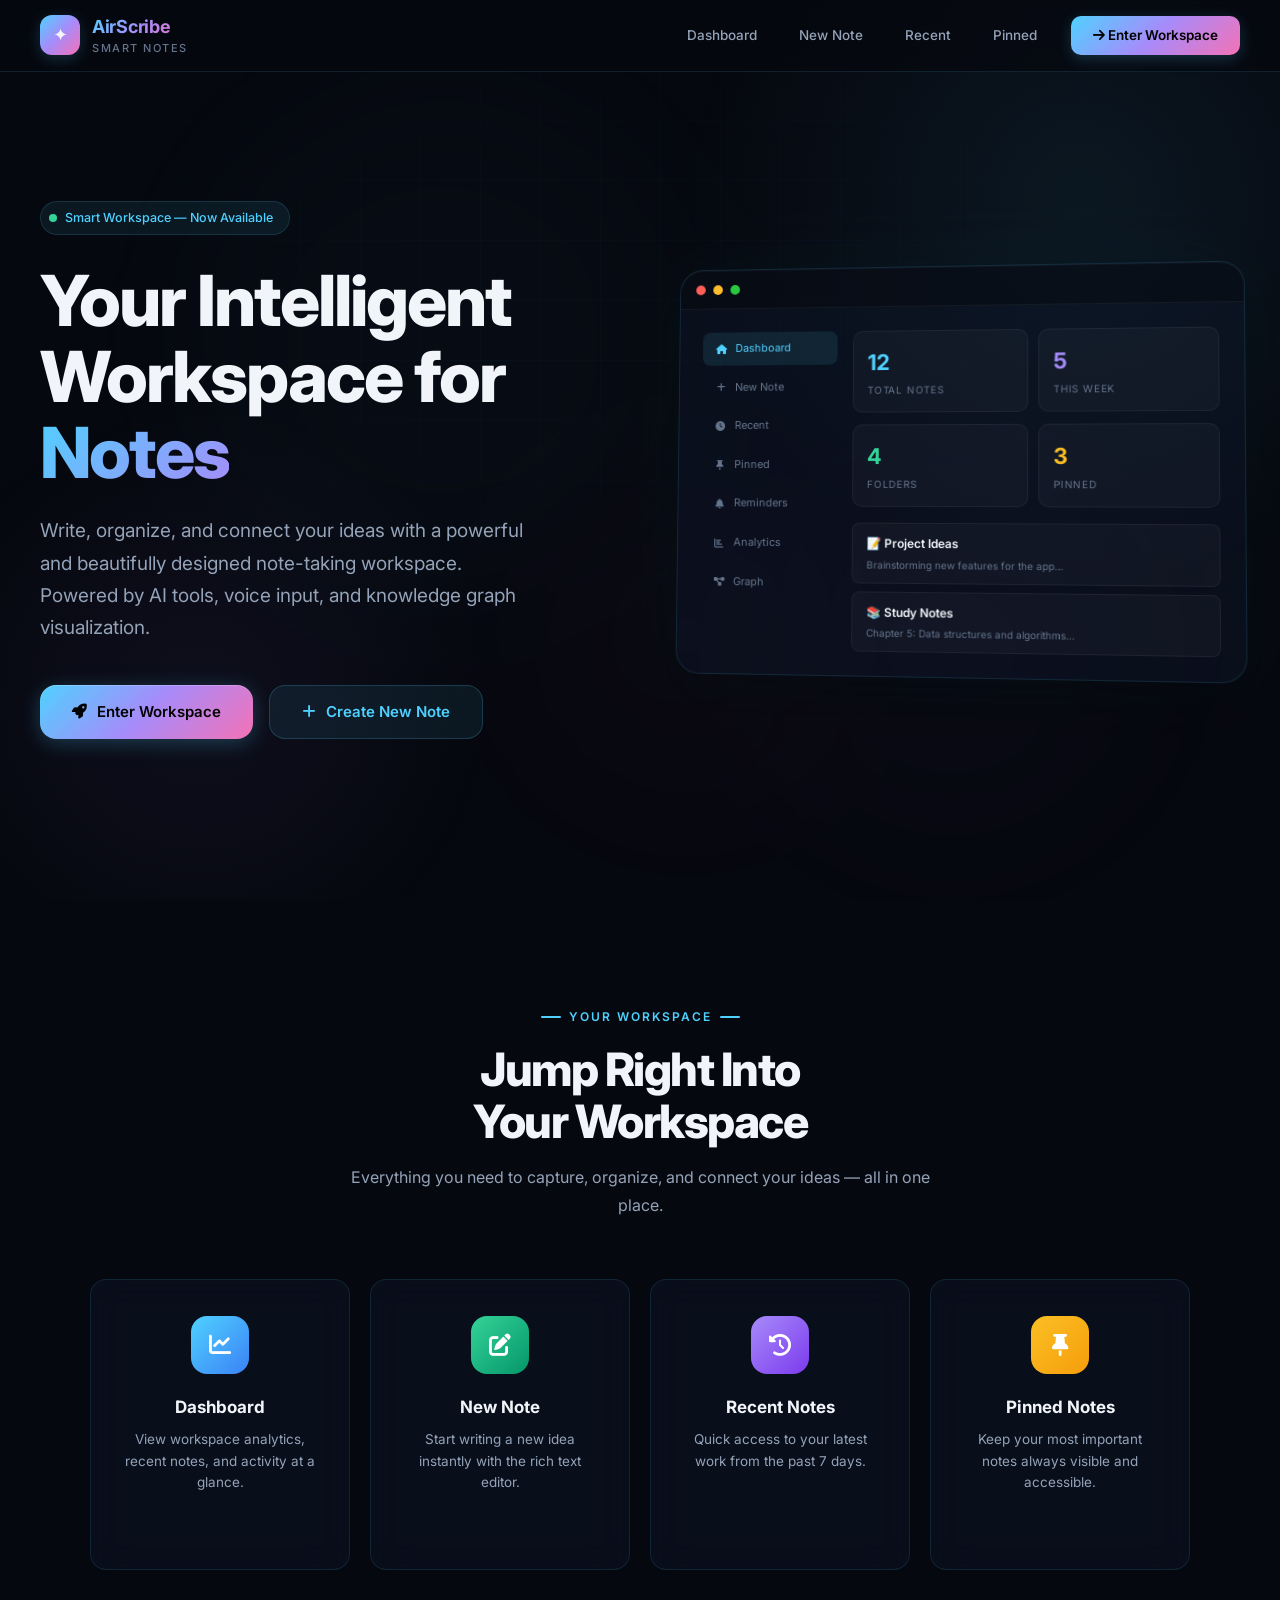
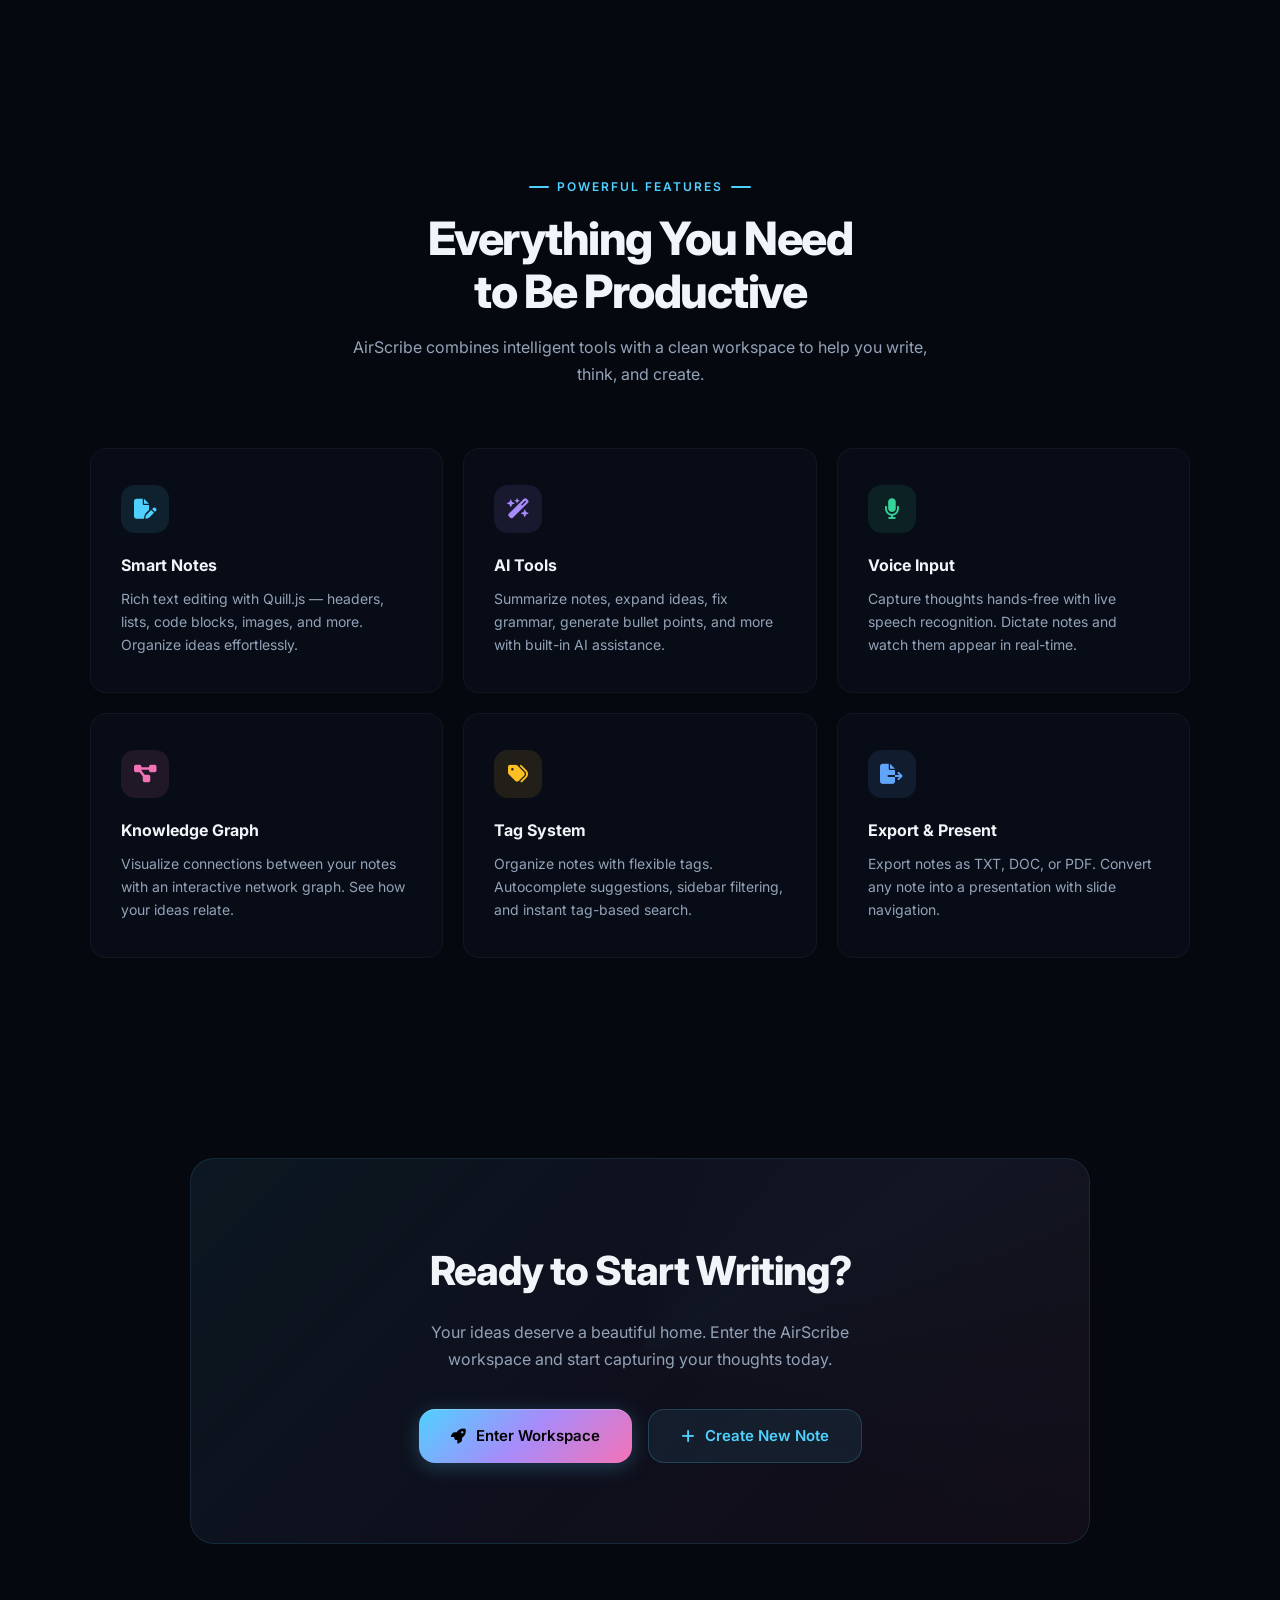
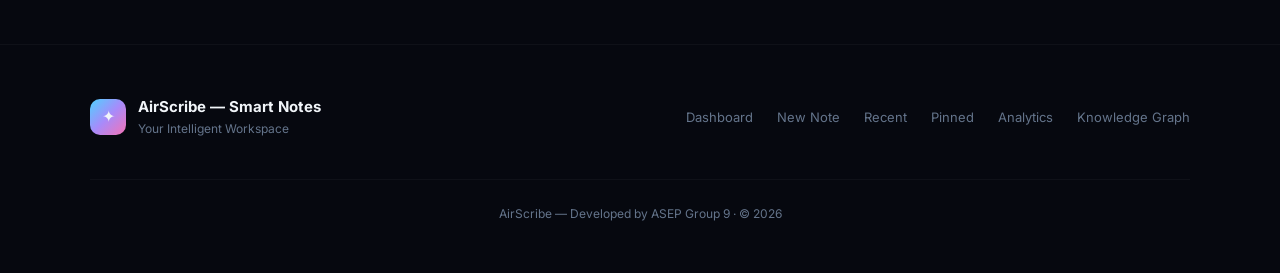
==== home.html @ 7d7e7afa "Add files via upload" ====
<!DOCTYPE html>
<html lang="en">

<head>
    <meta charset="UTF-8" />
    <meta name="viewport" content="width=device-width, initial-scale=1.0" />
    <title>AirScribe — Your Intelligent Workspace for Notes</title>
    <meta name="description"
        content="Write, organize, and connect your ideas with AirScribe — a powerful, beautifully designed note-taking workspace with AI tools, voice input, and knowledge graph." />
    <meta name="keywords" content="AirScribe, Smart Notes, Note Taking, Productivity, AI, Knowledge Graph" />

    <!-- Fonts -->
    <link rel="preconnect" href="https://fonts.googleapis.com" />
    <link rel="preconnect" href="https://fonts.gstatic.com" crossorigin />

    <!-- Icons -->
    <link rel="stylesheet" href="https://cdnjs.cloudflare.com/ajax/libs/font-awesome/6.5.1/css/all.min.css" />

    <!-- Styles -->
    <link rel="stylesheet" href="home.css" />
    <style>
        .nav-user{display:flex;align-items:center;gap:10px;margin-left:14px;padding-left:14px;border-left:1px solid rgba(79,209,255,.15);}
        .nav-user-avatar{width:30px;height:30px;border-radius:50%;border:2px solid #4fd1ff;object-fit:cover;}
        .nav-user-name{font-size:13px;color:#8da4c2;font-weight:500;max-width:100px;overflow:hidden;text-overflow:ellipsis;white-space:nowrap;}
        .nav-logout{color:#f87171;font-size:14px;padding:4px 8px;border-radius:6px;transition:background .15s;text-decoration:none;}
        .nav-logout:hover{background:rgba(248,113,113,.12);}
    </style>
</head>

<body>

    <!-- ═══════════ PAGE LOADER ═══════════ -->
    <div class="page-loader" id="pageLoader">
        <div class="loader-logo">✦</div>
        <div class="loader-text">AirScribe</div>
    </div>

    <!-- ═══════════ ANIMATED BACKGROUND ═══════════ -->
    <div class="bg-gradient">
        <div class="bg-orb bg-orb-1"></div>
        <div class="bg-orb bg-orb-2"></div>
        <div class="bg-orb bg-orb-3"></div>
    </div>
    <div class="bg-grid"></div>

    <!-- ═══════════ CONTENT ═══════════ -->
    <div class="content-wrapper">

        <!-- ── NAVBAR ── -->
        <nav class="navbar" id="navbar">
            <a href="home.html" class="nav-brand">
                <div class="nav-logo">✦</div>
                <div class="nav-brand-text">
                    <span class="nav-brand-name">AirScribe</span>
                    <span class="nav-brand-sub">Smart Notes</span>
                </div>
            </a>

            <button class="nav-toggle" id="navToggle" aria-label="Toggle navigation">
                <i class="fa fa-bars"></i>
            </button>

            <div class="nav-links" id="navLinks">
                <a href="AirScribe_v3.html?view=dashboard" class="nav-link">Dashboard</a>
                <a href="AirScribe_v3.html?view=new" class="nav-link">New Note</a>
                <a href="AirScribe_v3.html?view=recent" class="nav-link">Recent</a>
                <a href="AirScribe_v3.html?view=pinned" class="nav-link">Pinned</a>
                <a href="AirScribe_v3.html?view=dashboard" class="nav-cta">
                    <i class="fa fa-arrow-right"></i> Enter Workspace
                </a>
                <div class="nav-user" id="navUser" style="display:none;">
                    <img class="nav-user-avatar" id="navUserAvatar" src="" alt=""
                        onerror="this.style.display='none'">
                    <span class="nav-user-name" id="navUserName"></span>
                    <a href="/auth/logout" class="nav-logout" title="Logout">
                        <i class="fa fa-right-from-bracket"></i>
                    </a>
                </div>
            </div>
        </nav>

        <!-- ── HERO SECTION ── -->
        <section class="hero" id="hero">
            <div class="hero-container">

                <!-- Left: Content -->
                <div class="hero-content">
                    <div class="hero-badge">
                        <span class="hero-badge-dot"></span>
                        Smart Workspace — Now Available
                    </div>

                    <h1 class="hero-title">
                        Your Intelligent<br />
                        Workspace for<br />
                        <span class="hero-title-gradient" id="heroTagline">Notes</span>
                    </h1>

                    <p class="hero-subtitle">
                        Write, organize, and connect your ideas with a powerful and beautifully designed note-taking
                        workspace. Powered by AI tools, voice input, and knowledge graph visualization.
                    </p>

                    <div class="hero-actions">
                        <a href="AirScribe_v3.html?view=dashboard" class="btn btn-primary" data-view="dashboard">
                            <i class="fa fa-rocket"></i> Enter Workspace
                        </a>
                        <a href="AirScribe_v3.html?view=new" class="btn btn-secondary" data-view="new">
                            <i class="fa fa-plus"></i> Create New Note
                        </a>
                    </div>
                </div>

                <!-- Right: Preview -->
                <div class="hero-preview">
                    <div class="preview-window">
                        <div class="preview-titlebar">
                            <span class="preview-dot"></span>
                            <span class="preview-dot"></span>
                            <span class="preview-dot"></span>
                        </div>
                        <div class="preview-body">
                            <div class="preview-sidebar">
                                <div class="preview-sidebar-item active">
                                    <i class="fa fa-home"></i> Dashboard
                                </div>
                                <div class="preview-sidebar-item">
                                    <i class="fa fa-plus"></i> New Note
                                </div>
                                <div class="preview-sidebar-item">
                                    <i class="fa fa-clock"></i> Recent
                                </div>
                                <div class="preview-sidebar-item">
                                    <i class="fa fa-thumbtack"></i> Pinned
                                </div>
                                <div class="preview-sidebar-item">
                                    <i class="fa fa-bell"></i> Reminders
                                </div>
                                <div class="preview-sidebar-item">
                                    <i class="fa fa-chart-bar"></i> Analytics
                                </div>
                                <div class="preview-sidebar-item">
                                    <i class="fa fa-diagram-project"></i> Graph
                                </div>
                            </div>
                            <div class="preview-main">
                                <div class="preview-stat-row">
                                    <div class="preview-stat">
                                        <div class="preview-stat-num" style="color:#4fd1ff;">12</div>
                                        <div class="preview-stat-label">Total Notes</div>
                                    </div>
                                    <div class="preview-stat">
                                        <div class="preview-stat-num" style="color:#a78bfa;">5</div>
                                        <div class="preview-stat-label">This Week</div>
                                    </div>
                                </div>
                                <div class="preview-stat-row">
                                    <div class="preview-stat">
                                        <div class="preview-stat-num" style="color:#34d399;">4</div>
                                        <div class="preview-stat-label">Folders</div>
                                    </div>
                                    <div class="preview-stat">
                                        <div class="preview-stat-num" style="color:#fbbf24;">3</div>
                                        <div class="preview-stat-label">Pinned</div>
                                    </div>
                                </div>
                                <div class="preview-note-list">
                                    <div class="preview-note">
                                        <div class="preview-note-title">📝 Project Ideas</div>
                                        <div class="preview-note-text">Brainstorming new features for the app…</div>
                                    </div>
                                    <div class="preview-note">
                                        <div class="preview-note-title">📚 Study Notes</div>
                                        <div class="preview-note-text">Chapter 5: Data structures and algorithms…</div>
                                    </div>
                                </div>
                            </div>
                        </div>
                    </div>
                </div>

            </div>
        </section>

        <!-- ── WORKSPACE CARDS ── -->
        <section class="section" id="workspace">
            <div class="section-header reveal">
                <div class="section-label">
                    <span class="section-label-line"></span>
                    Your Workspace
                    <span class="section-label-line"></span>
                </div>
                <h2 class="section-title">Jump Right Into<br />Your Workspace</h2>
                <p class="section-desc">Everything you need to capture, organize, and connect your ideas — all in one
                    place.</p>
            </div>

            <div class="workspace-grid">
                <a href="AirScribe_v3.html?view=dashboard" class="workspace-card reveal" data-view="dashboard">
                    <div class="wc-icon wc-icon-dashboard">
                        <i class="fa fa-chart-line"></i>
                    </div>
                    <div class="wc-title">Dashboard</div>
                    <div class="wc-desc">View workspace analytics, recent notes, and activity at a glance.</div>
                    <div class="wc-arrow">Open → </div>
                </a>

                <a href="AirScribe_v3.html?view=new" class="workspace-card reveal" data-view="new">
                    <div class="wc-icon wc-icon-new">
                        <i class="fa fa-pen-to-square"></i>
                    </div>
                    <div class="wc-title">New Note</div>
                    <div class="wc-desc">Start writing a new idea instantly with the rich text editor.</div>
                    <div class="wc-arrow">Create → </div>
                </a>

                <a href="AirScribe_v3.html?view=recent" class="workspace-card reveal" data-view="recent">
                    <div class="wc-icon wc-icon-recent">
                        <i class="fa fa-clock-rotate-left"></i>
                    </div>
                    <div class="wc-title">Recent Notes</div>
                    <div class="wc-desc">Quick access to your latest work from the past 7 days.</div>
                    <div class="wc-arrow">Browse → </div>
                </a>

                <a href="AirScribe_v3.html?view=pinned" class="workspace-card reveal" data-view="pinned">
                    <div class="wc-icon wc-icon-pinned">
                        <i class="fa fa-thumbtack"></i>
                    </div>
                    <div class="wc-title">Pinned Notes</div>
                    <div class="wc-desc">Keep your most important notes always visible and accessible.</div>
                    <div class="wc-arrow">View → </div>
                </a>
            </div>
        </section>

        <!-- ── FEATURE HIGHLIGHTS ── -->
        <section class="section" id="features">
            <div class="section-header reveal">
                <div class="section-label">
                    <span class="section-label-line"></span>
                    Powerful Features
                    <span class="section-label-line"></span>
                </div>
                <h2 class="section-title">Everything You Need<br />to Be Productive</h2>
                <p class="section-desc">AirScribe combines intelligent tools with a clean workspace to help you write,
                    think, and create.</p>
            </div>

            <div class="features-grid">
                <div class="feature-card reveal">
                    <div class="feature-icon fi-notes">
                        <i class="fa fa-file-pen"></i>
                    </div>
                    <div class="feature-title">Smart Notes</div>
                    <div class="feature-desc">Rich text editing with Quill.js — headers, lists, code blocks, images, and
                        more. Organize ideas effortlessly.</div>
                </div>

                <div class="feature-card reveal">
                    <div class="feature-icon fi-ai">
                        <i class="fa fa-wand-magic-sparkles"></i>
                    </div>
                    <div class="feature-title">AI Tools</div>
                    <div class="feature-desc">Summarize notes, expand ideas, fix grammar, generate bullet points, and
                        more with built-in AI assistance.</div>
                </div>

                <div class="feature-card reveal">
                    <div class="feature-icon fi-voice">
                        <i class="fa fa-microphone"></i>
                    </div>
                    <div class="feature-title">Voice Input</div>
                    <div class="feature-desc">Capture thoughts hands-free with live speech recognition. Dictate notes
                        and watch them appear in real-time.</div>
                </div>

                <div class="feature-card reveal">
                    <div class="feature-icon fi-graph">
                        <i class="fa fa-diagram-project"></i>
                    </div>
                    <div class="feature-title">Knowledge Graph</div>
                    <div class="feature-desc">Visualize connections between your notes with an interactive network
                        graph. See how your ideas relate.</div>
                </div>

                <div class="feature-card reveal">
                    <div class="feature-icon fi-tags">
                        <i class="fa fa-tags"></i>
                    </div>
                    <div class="feature-title">Tag System</div>
                    <div class="feature-desc">Organize notes with flexible tags. Autocomplete suggestions, sidebar
                        filtering, and instant tag-based search.</div>
                </div>

                <div class="feature-card reveal">
                    <div class="feature-icon fi-export">
                        <i class="fa fa-file-export"></i>
                    </div>
                    <div class="feature-title">Export & Present</div>
                    <div class="feature-desc">Export notes as TXT, DOC, or PDF. Convert any note into a presentation
                        with slide navigation.</div>
                </div>
            </div>
        </section>

        <!-- ── CTA BANNER ── -->
        <section class="cta-section">
            <div class="cta-banner reveal">
                <h2 class="cta-title">Ready to Start Writing?</h2>
                <p class="cta-desc">Your ideas deserve a beautiful home. Enter the AirScribe workspace and start
                    capturing your thoughts today.</p>
                <div class="cta-actions">
                    <a href="AirScribe_v3.html?view=dashboard" class="btn btn-primary" data-view="dashboard">
                        <i class="fa fa-rocket"></i> Enter Workspace
                    </a>
                    <a href="AirScribe_v3.html?view=new" class="btn btn-secondary" data-view="new">
                        <i class="fa fa-plus"></i> Create New Note
                    </a>
                </div>
            </div>
        </section>

        <!-- ── FOOTER ── -->
        <footer class="footer">
            <div class="footer-inner">
                <div class="footer-brand">
                    <div class="footer-logo">✦</div>
                    <div class="footer-brand-info">
                        <h4>AirScribe — Smart Notes</h4>
                        <p>Your Intelligent Workspace</p>
                    </div>
                </div>

                <div class="footer-links">
                    <a href="AirScribe_v3.html?view=dashboard" class="footer-link">Dashboard</a>
                    <a href="AirScribe_v3.html?view=new" class="footer-link">New Note</a>
                    <a href="AirScribe_v3.html?view=recent" class="footer-link">Recent</a>
                    <a href="AirScribe_v3.html?view=pinned" class="footer-link">Pinned</a>
                    <a href="AirScribe_v3.html?view=analytics" class="footer-link">Analytics</a>
                    <a href="AirScribe_v3.html?view=graph" class="footer-link">Knowledge Graph</a>
                </div>
            </div>

            <div class="footer-credit">
                AirScribe — Developed by ASEP Group 9 · © 2026
            </div>
        </footer>

    </div>

    <!-- Scripts -->
    <script src="home.js"></script>
    <script>
        // Load user profile into navbar
        fetch('/auth/status').then(r=>r.json()).then(d=>{
            if(d.authenticated && d.user){
                const el=document.getElementById('navUser');
                if(el){el.style.display='flex';}
                const av=document.getElementById('navUserAvatar');
                if(av && d.user.picture){av.src=d.user.picture;av.style.display='';}
                else if(av){av.style.display='none';}
                const nm=document.getElementById('navUserName');
                if(nm){nm.textContent=d.user.name||d.user.email;}
            }
        }).catch(()=>{});
    </script>

</body>

</html>
---- home.css ----
/* ═══════════════════════════════════════════════════
   AirScribe – Landing Page Styles
   Premium SaaS Design · Glassmorphism · Gradients
   ═══════════════════════════════════════════════════ */

/* ── IMPORTS ── */
@import url('https://fonts.googleapis.com/css2?family=Inter:wght@300;400;500;600;700;800;900&display=swap');

/* ── CSS VARIABLES ── */
:root {
  --bg-primary: #06080f;
  --bg-secondary: #0c1021;
  --bg-card: rgba(15, 23, 42, 0.55);
  --bg-card-hover: rgba(20, 30, 55, 0.7);
  --border-color: rgba(79, 209, 255, 0.1);
  --border-hover: rgba(79, 209, 255, 0.25);
  --text-primary: #f1f5f9;
  --text-secondary: #94a3b8;
  --text-tertiary: #64748b;
  --accent: #4fd1ff;
  --accent-2: #a78bfa;
  --accent-3: #34d399;
  --accent-4: #f472b6;
  --gradient-1: linear-gradient(135deg, #4fd1ff 0%, #a78bfa 50%, #f472b6 100%);
  --gradient-2: linear-gradient(135deg, #0c1021 0%, #1a1040 50%, #0c1021 100%);
  --gradient-3: linear-gradient(135deg, #4fd1ff 0%, #34d399 100%);
  --glass-bg: rgba(15, 23, 42, 0.45);
  --glass-border: rgba(79, 209, 255, 0.12);
  --glass-shadow: 0 8px 32px rgba(0, 0, 0, 0.3);
  --radius: 16px;
  --radius-sm: 10px;
  --radius-lg: 24px;
  --transition: all 0.35s cubic-bezier(0.4, 0, 0.2, 1);
  --font: 'Inter', -apple-system, BlinkMacSystemFont, 'Segoe UI', sans-serif;
}

/* ── RESET ── */
*, *::before, *::after {
  margin: 0;
  padding: 0;
  box-sizing: border-box;
}

html {
  scroll-behavior: smooth;
  -webkit-font-smoothing: antialiased;
  -moz-osx-font-smoothing: grayscale;
}

body {
  font-family: var(--font);
  background: var(--bg-primary);
  color: var(--text-primary);
  overflow-x: hidden;
  line-height: 1.6;
}

a {
  text-decoration: none;
  color: inherit;
}

/* ── PAGE LOADER ── */
.page-loader {
  position: fixed;
  inset: 0;
  z-index: 10000;
  background: var(--bg-primary);
  display: flex;
  align-items: center;
  justify-content: center;
  flex-direction: column;
  gap: 20px;
  transition: opacity 0.6s ease, visibility 0.6s ease;
}

.page-loader.hidden {
  opacity: 0;
  visibility: hidden;
  pointer-events: none;
}

.loader-logo {
  width: 56px;
  height: 56px;
  background: var(--gradient-1);
  border-radius: 16px;
  display: flex;
  align-items: center;
  justify-content: center;
  font-size: 24px;
  animation: loaderPulse 1.5s ease-in-out infinite;
}

.loader-text {
  color: var(--text-secondary);
  font-size: 13px;
  letter-spacing: 2px;
  text-transform: uppercase;
  font-weight: 500;
}

@keyframes loaderPulse {
  0%, 100% { transform: scale(1); opacity: 1; }
  50% { transform: scale(1.08); opacity: 0.8; }
}

/* ── ANIMATED BACKGROUND ── */
.bg-gradient {
  position: fixed;
  inset: 0;
  z-index: 0;
  overflow: hidden;
}

.bg-gradient::before {
  content: '';
  position: absolute;
  width: 800px;
  height: 800px;
  top: -200px;
  right: -200px;
  background: radial-gradient(circle, rgba(79, 209, 255, 0.08) 0%, transparent 70%);
  animation: bgDrift1 20s ease-in-out infinite;
}

.bg-gradient::after {
  content: '';
  position: absolute;
  width: 600px;
  height: 600px;
  bottom: -100px;
  left: -100px;
  background: radial-gradient(circle, rgba(167, 139, 250, 0.06) 0%, transparent 70%);
  animation: bgDrift2 25s ease-in-out infinite;
}

.bg-orb {
  position: absolute;
  border-radius: 50%;
  filter: blur(80px);
  opacity: 0.5;
  animation: orbFloat 18s ease-in-out infinite;
}

.bg-orb-1 {
  width: 500px;
  height: 500px;
  top: 10%;
  left: 15%;
  background: rgba(79, 209, 255, 0.05);
  animation-delay: 0s;
}

.bg-orb-2 {
  width: 400px;
  height: 400px;
  top: 50%;
  right: 10%;
  background: rgba(167, 139, 250, 0.04);
  animation-delay: -6s;
}

.bg-orb-3 {
  width: 350px;
  height: 350px;
  bottom: 10%;
  left: 40%;
  background: rgba(244, 114, 182, 0.04);
  animation-delay: -12s;
}

@keyframes bgDrift1 {
  0%, 100% { transform: translate(0, 0) scale(1); }
  33% { transform: translate(-40px, 30px) scale(1.1); }
  66% { transform: translate(30px, -20px) scale(0.95); }
}

@keyframes bgDrift2 {
  0%, 100% { transform: translate(0, 0) scale(1); }
  50% { transform: translate(50px, -40px) scale(1.15); }
}

@keyframes orbFloat {
  0%, 100% { transform: translate(0, 0); }
  25% { transform: translate(20px, -30px); }
  50% { transform: translate(-15px, 20px); }
  75% { transform: translate(25px, 10px); }
}

/* ── GRID PATTERN ── */
.bg-grid {
  position: fixed;
  inset: 0;
  z-index: 0;
  background-image:
    linear-gradient(rgba(79, 209, 255, 0.02) 1px, transparent 1px),
    linear-gradient(90deg, rgba(79, 209, 255, 0.02) 1px, transparent 1px);
  background-size: 60px 60px;
  mask-image: radial-gradient(ellipse 70% 60% at 50% 30%, black 20%, transparent 80%);
  -webkit-mask-image: radial-gradient(ellipse 70% 60% at 50% 30%, black 20%, transparent 80%);
}

/* ── CONTENT WRAPPER ── */
.content-wrapper {
  position: relative;
  z-index: 1;
}

/* ── NAVBAR ── */
.navbar {
  position: fixed;
  top: 0;
  left: 0;
  right: 0;
  z-index: 100;
  padding: 0 40px;
  height: 72px;
  display: flex;
  align-items: center;
  justify-content: space-between;
  background: rgba(6, 8, 15, 0.7);
  backdrop-filter: blur(20px);
  -webkit-backdrop-filter: blur(20px);
  border-bottom: 1px solid var(--glass-border);
  transition: var(--transition);
}

.navbar.scrolled {
  background: rgba(6, 8, 15, 0.92);
  box-shadow: 0 4px 30px rgba(0, 0, 0, 0.25);
}

.nav-brand {
  display: flex;
  align-items: center;
  gap: 12px;
}

.nav-logo {
  width: 40px;
  height: 40px;
  background: var(--gradient-1);
  border-radius: 12px;
  display: flex;
  align-items: center;
  justify-content: center;
  font-size: 18px;
  box-shadow: 0 4px 15px rgba(79, 209, 255, 0.2);
  transition: var(--transition);
}

.nav-logo:hover {
  transform: rotate(-8deg) scale(1.05);
}

.nav-brand-text {
  display: flex;
  flex-direction: column;
}

.nav-brand-name {
  font-size: 18px;
  font-weight: 700;
  letter-spacing: -0.3px;
  background: var(--gradient-1);
  -webkit-background-clip: text;
  background-clip: text;
  -webkit-text-fill-color: transparent;
}

.nav-brand-sub {
  font-size: 11px;
  color: var(--text-tertiary);
  letter-spacing: 1.5px;
  text-transform: uppercase;
  font-weight: 500;
  margin-top: -2px;
}

.nav-links {
  display: flex;
  align-items: center;
  gap: 6px;
}

.nav-link {
  padding: 8px 18px;
  border-radius: var(--radius-sm);
  font-size: 13.5px;
  font-weight: 500;
  color: var(--text-secondary);
  transition: var(--transition);
  position: relative;
}

.nav-link:hover {
  color: var(--text-primary);
  background: rgba(79, 209, 255, 0.06);
}

.nav-link::after {
  content: '';
  position: absolute;
  bottom: 2px;
  left: 50%;
  width: 0;
  height: 2px;
  background: var(--accent);
  border-radius: 2px;
  transform: translateX(-50%);
  transition: width 0.3s ease;
}

.nav-link:hover::after {
  width: 24px;
}

.nav-cta {
  padding: 9px 22px;
  background: var(--gradient-1);
  color: #000;
  font-weight: 600;
  font-size: 13.5px;
  border-radius: var(--radius-sm);
  transition: var(--transition);
  box-shadow: 0 4px 15px rgba(79, 209, 255, 0.2);
  margin-left: 10px;
}

.nav-cta:hover {
  transform: translateY(-2px);
  box-shadow: 0 8px 25px rgba(79, 209, 255, 0.35);
}

.nav-toggle {
  display: none;
  background: none;
  border: none;
  color: var(--text-primary);
  font-size: 22px;
  cursor: pointer;
  padding: 8px;
}

/* ── HERO SECTION ── */
.hero {
  min-height: 100vh;
  display: flex;
  align-items: center;
  justify-content: center;
  padding: 120px 40px 80px;
  position: relative;
}

.hero-container {
  max-width: 1200px;
  width: 100%;
  display: grid;
  grid-template-columns: 1fr 1fr;
  gap: 60px;
  align-items: center;
}

.hero-content {
  opacity: 0;
  transform: translateY(30px);
  animation: fadeSlideUp 0.8s ease forwards;
  animation-delay: 0.3s;
}

.hero-badge {
  display: inline-flex;
  align-items: center;
  gap: 8px;
  padding: 6px 16px 6px 8px;
  background: rgba(79, 209, 255, 0.08);
  border: 1px solid rgba(79, 209, 255, 0.15);
  border-radius: 100px;
  font-size: 12.5px;
  color: var(--accent);
  font-weight: 500;
  margin-bottom: 28px;
}

.hero-badge-dot {
  width: 8px;
  height: 8px;
  background: var(--accent-3);
  border-radius: 50%;
  animation: dotPulse 2s ease-in-out infinite;
}

@keyframes dotPulse {
  0%, 100% { opacity: 1; transform: scale(1); }
  50% { opacity: 0.5; transform: scale(0.8); }
}

.hero-title {
  font-size: clamp(42px, 5.5vw, 72px);
  font-weight: 800;
  line-height: 1.08;
  letter-spacing: -2px;
  margin-bottom: 24px;
}

.hero-title-gradient {
  background: var(--gradient-1);
  -webkit-background-clip: text;
  background-clip: text;
  -webkit-text-fill-color: transparent;
  background-size: 200% 200%;
  animation: gradientShift 6s ease-in-out infinite;
}

@keyframes gradientShift {
  0%, 100% { background-position: 0% 50%; }
  50% { background-position: 100% 50%; }
}

.hero-subtitle {
  font-size: clamp(16px, 1.8vw, 19px);
  color: var(--text-secondary);
  line-height: 1.7;
  max-width: 500px;
  margin-bottom: 40px;
  font-weight: 400;
}

.hero-actions {
  display: flex;
  gap: 16px;
  flex-wrap: wrap;
}

.btn {
  display: inline-flex;
  align-items: center;
  gap: 10px;
  padding: 14px 32px;
  border-radius: var(--radius);
  font-size: 15px;
  font-weight: 600;
  font-family: var(--font);
  cursor: pointer;
  transition: var(--transition);
  border: none;
  position: relative;
  overflow: hidden;
}

.btn-primary {
  background: var(--gradient-1);
  color: #000;
  box-shadow: 0 4px 20px rgba(79, 209, 255, 0.25), inset 0 1px 0 rgba(255,255,255,0.2);
}

.btn-primary::before {
  content: '';
  position: absolute;
  inset: 0;
  background: linear-gradient(135deg, rgba(255,255,255,0.15) 0%, transparent 50%);
  opacity: 0;
  transition: opacity 0.3s;
}

.btn-primary:hover {
  transform: translateY(-3px);
  box-shadow: 0 8px 35px rgba(79, 209, 255, 0.4), inset 0 1px 0 rgba(255,255,255,0.2);
}

.btn-primary:hover::before {
  opacity: 1;
}

.btn-secondary {
  background: rgba(79, 209, 255, 0.08);
  color: var(--accent);
  border: 1px solid rgba(79, 209, 255, 0.2);
}

.btn-secondary:hover {
  background: rgba(79, 209, 255, 0.14);
  border-color: rgba(79, 209, 255, 0.35);
  transform: translateY(-3px);
  box-shadow: 0 8px 25px rgba(79, 209, 255, 0.1);
}

/* ── HERO PREVIEW ── */
.hero-preview {
  opacity: 0;
  transform: translateY(30px) scale(0.97);
  animation: fadeSlideUp 0.8s ease forwards;
  animation-delay: 0.6s;
  perspective: 1000px;
}

.preview-window {
  background: var(--glass-bg);
  border: 1px solid var(--glass-border);
  border-radius: var(--radius-lg);
  overflow: hidden;
  box-shadow:
    0 20px 60px rgba(0, 0, 0, 0.4),
    0 0 80px rgba(79, 209, 255, 0.05),
    inset 0 1px 0 rgba(255, 255, 255, 0.05);
  transform: rotateY(-5deg) rotateX(2deg);
  transition: transform 0.6s ease;
}

.preview-window:hover {
  transform: rotateY(0) rotateX(0);
}

.preview-titlebar {
  height: 40px;
  background: rgba(0, 0, 0, 0.3);
  display: flex;
  align-items: center;
  padding: 0 16px;
  gap: 8px;
  border-bottom: 1px solid rgba(255, 255, 255, 0.05);
}

.preview-dot {
  width: 10px;
  height: 10px;
  border-radius: 50%;
}

.preview-dot:nth-child(1) { background: #ff5f57; }
.preview-dot:nth-child(2) { background: #ffbd2e; }
.preview-dot:nth-child(3) { background: #28c840; }

.preview-body {
  padding: 24px;
  display: grid;
  grid-template-columns: 140px 1fr;
  gap: 16px;
  min-height: 300px;
}

.preview-sidebar {
  display: flex;
  flex-direction: column;
  gap: 6px;
}

.preview-sidebar-item {
  padding: 8px 12px;
  border-radius: 8px;
  font-size: 11px;
  color: var(--text-tertiary);
  display: flex;
  align-items: center;
  gap: 8px;
  transition: var(--transition);
}

.preview-sidebar-item.active {
  background: rgba(79, 209, 255, 0.1);
  color: var(--accent);
}

.preview-sidebar-item i {
  width: 14px;
  text-align: center;
  font-size: 10px;
}

.preview-main {
  display: flex;
  flex-direction: column;
  gap: 12px;
}

.preview-stat-row {
  display: grid;
  grid-template-columns: 1fr 1fr;
  gap: 10px;
}

.preview-stat {
  background: rgba(255, 255, 255, 0.03);
  border: 1px solid rgba(255, 255, 255, 0.05);
  border-radius: 10px;
  padding: 14px;
}

.preview-stat-num {
  font-size: 22px;
  font-weight: 700;
  color: var(--text-primary);
}

.preview-stat-label {
  font-size: 10px;
  color: var(--text-tertiary);
  text-transform: uppercase;
  letter-spacing: 0.8px;
  margin-top: 2px;
}

.preview-note-list {
  display: flex;
  flex-direction: column;
  gap: 8px;
  margin-top: 4px;
}

.preview-note {
  background: rgba(255, 255, 255, 0.03);
  border: 1px solid rgba(255, 255, 255, 0.05);
  border-radius: 8px;
  padding: 10px 14px;
}

.preview-note-title {
  font-size: 12px;
  font-weight: 600;
  color: var(--text-primary);
  margin-bottom: 3px;
}

.preview-note-text {
  font-size: 10px;
  color: var(--text-tertiary);
}

.preview-note-accent {
  width: 3px;
  position: absolute;
  left: 0;
  top: 0;
  bottom: 0;
  border-radius: 3px 0 0 3px;
}

/* ── SECTION COMMON ── */
.section {
  padding: 100px 40px;
  position: relative;
}

.section-header {
  text-align: center;
  max-width: 600px;
  margin: 0 auto 60px;
}

.section-label {
  display: inline-flex;
  align-items: center;
  gap: 8px;
  font-size: 12px;
  font-weight: 600;
  letter-spacing: 2px;
  text-transform: uppercase;
  color: var(--accent);
  margin-bottom: 16px;
}

.section-label-line {
  width: 20px;
  height: 2px;
  background: var(--accent);
  border-radius: 2px;
}

.section-title {
  font-size: clamp(30px, 4vw, 46px);
  font-weight: 800;
  letter-spacing: -1.5px;
  line-height: 1.15;
  margin-bottom: 16px;
}

.section-desc {
  font-size: 16px;
  color: var(--text-secondary);
  line-height: 1.7;
}

/* ── WORKSPACE CARDS ── */
.workspace-grid {
  max-width: 1100px;
  margin: 0 auto;
  display: grid;
  grid-template-columns: repeat(4, 1fr);
  gap: 20px;
}

.workspace-card {
  position: relative;
  background: var(--glass-bg);
  backdrop-filter: blur(16px);
  -webkit-backdrop-filter: blur(16px);
  border: 1px solid var(--glass-border);
  border-radius: var(--radius);
  padding: 36px 28px;
  text-align: center;
  cursor: pointer;
  transition: var(--transition);
  overflow: hidden;
}

.workspace-card::before {
  content: '';
  position: absolute;
  inset: 0;
  background: linear-gradient(180deg, rgba(79, 209, 255, 0.04) 0%, transparent 60%);
  opacity: 0;
  transition: opacity 0.4s;
}

.workspace-card:hover {
  transform: translateY(-8px);
  border-color: var(--border-hover);
  box-shadow:
    0 20px 50px rgba(0, 0, 0, 0.3),
    0 0 30px rgba(79, 209, 255, 0.06);
}

.workspace-card:hover::before {
  opacity: 1;
}

.workspace-card:hover .wc-icon {
  transform: scale(1.1);
  box-shadow: 0 6px 20px rgba(79, 209, 255, 0.25);
}

.wc-icon {
  width: 58px;
  height: 58px;
  border-radius: 16px;
  display: flex;
  align-items: center;
  justify-content: center;
  font-size: 22px;
  margin: 0 auto 20px;
  transition: var(--transition);
  position: relative;
  z-index: 1;
}

.wc-icon-dashboard { background: linear-gradient(135deg, #4fd1ff 0%, #3b82f6 100%); color: #fff; }
.wc-icon-new { background: linear-gradient(135deg, #34d399 0%, #059669 100%); color: #fff; }
.wc-icon-recent { background: linear-gradient(135deg, #a78bfa 0%, #7c3aed 100%); color: #fff; }
.wc-icon-pinned { background: linear-gradient(135deg, #fbbf24 0%, #f59e0b 100%); color: #fff; }

.wc-title {
  font-size: 17px;
  font-weight: 700;
  margin-bottom: 8px;
  position: relative;
  z-index: 1;
}

.wc-desc {
  font-size: 13.5px;
  color: var(--text-secondary);
  line-height: 1.6;
  position: relative;
  z-index: 1;
}

.wc-arrow {
  margin-top: 18px;
  font-size: 13px;
  color: var(--accent);
  opacity: 0;
  transform: translateX(-8px);
  transition: var(--transition);
  position: relative;
  z-index: 1;
}

.workspace-card:hover .wc-arrow {
  opacity: 1;
  transform: translateX(0);
}

/* ── FEATURES GRID ── */
.features-grid {
  max-width: 1100px;
  margin: 0 auto;
  display: grid;
  grid-template-columns: repeat(3, 1fr);
  gap: 20px;
}

.feature-card {
  padding: 36px 30px;
  border-radius: var(--radius);
  border: 1px solid rgba(255, 255, 255, 0.04);
  background: rgba(15, 23, 42, 0.3);
  transition: var(--transition);
  position: relative;
}

.feature-card:hover {
  border-color: var(--glass-border);
  background: var(--glass-bg);
  transform: translateY(-4px);
}

.feature-icon {
  width: 48px;
  height: 48px;
  border-radius: 14px;
  display: flex;
  align-items: center;
  justify-content: center;
  font-size: 20px;
  margin-bottom: 20px;
  transition: var(--transition);
}

.feature-card:hover .feature-icon {
  transform: scale(1.08);
}

.fi-notes { background: rgba(79, 209, 255, 0.1); color: var(--accent); }
.fi-ai { background: rgba(167, 139, 250, 0.1); color: var(--accent-2); }
.fi-voice { background: rgba(52, 211, 153, 0.1); color: var(--accent-3); }
.fi-graph { background: rgba(244, 114, 182, 0.1); color: var(--accent-4); }
.fi-tags { background: rgba(251, 191, 36, 0.1); color: #fbbf24; }
.fi-export { background: rgba(96, 165, 250, 0.1); color: #60a5fa; }

.feature-title {
  font-size: 16px;
  font-weight: 700;
  margin-bottom: 8px;
}

.feature-desc {
  font-size: 14px;
  color: var(--text-secondary);
  line-height: 1.65;
}

/* ── CTA BANNER ── */
.cta-section {
  padding: 100px 40px;
}

.cta-banner {
  max-width: 900px;
  margin: 0 auto;
  text-align: center;
  padding: 80px 60px;
  border-radius: var(--radius-lg);
  background: linear-gradient(135deg, rgba(79, 209, 255, 0.08) 0%, rgba(167, 139, 250, 0.06) 50%, rgba(244, 114, 182, 0.05) 100%);
  border: 1px solid var(--glass-border);
  position: relative;
  overflow: hidden;
}

.cta-banner::before {
  content: '';
  position: absolute;
  top: -50%;
  left: -50%;
  width: 200%;
  height: 200%;
  background: conic-gradient(from 0deg, transparent 0deg, rgba(79, 209, 255, 0.03) 60deg, transparent 120deg);
  animation: ctaRotate 20s linear infinite;
}

@keyframes ctaRotate {
  from { transform: rotate(0deg); }
  to { transform: rotate(360deg); }
}

.cta-title {
  font-size: clamp(28px, 3.5vw, 40px);
  font-weight: 800;
  letter-spacing: -1px;
  margin-bottom: 16px;
  position: relative;
}

.cta-desc {
  font-size: 16px;
  color: var(--text-secondary);
  max-width: 480px;
  margin: 0 auto 36px;
  line-height: 1.7;
  position: relative;
}

.cta-actions {
  display: flex;
  gap: 16px;
  justify-content: center;
  flex-wrap: wrap;
  position: relative;
}

/* ── FOOTER ── */
.footer {
  padding: 50px 40px;
  border-top: 1px solid rgba(255, 255, 255, 0.04);
  position: relative;
}

.footer-inner {
  max-width: 1100px;
  margin: 0 auto;
  display: flex;
  align-items: center;
  justify-content: space-between;
  flex-wrap: wrap;
  gap: 20px;
}

.footer-brand {
  display: flex;
  align-items: center;
  gap: 12px;
}

.footer-logo {
  width: 36px;
  height: 36px;
  background: var(--gradient-1);
  border-radius: 10px;
  display: flex;
  align-items: center;
  justify-content: center;
  font-size: 16px;
}

.footer-brand-info h4 {
  font-size: 15px;
  font-weight: 700;
  color: var(--text-primary);
}

.footer-brand-info p {
  font-size: 12px;
  color: var(--text-tertiary);
}

.footer-links {
  display: flex;
  gap: 24px;
}

.footer-link {
  font-size: 13px;
  color: var(--text-tertiary);
  transition: var(--transition);
}

.footer-link:hover {
  color: var(--accent);
}

.footer-credit {
  font-size: 12px;
  color: var(--text-tertiary);
  text-align: center;
  margin-top: 40px;
  padding-top: 24px;
  border-top: 1px solid rgba(255, 255, 255, 0.04);
  max-width: 1100px;
  margin-left: auto;
  margin-right: auto;
}

/* ── FADE ANIMATION ── */
@keyframes fadeSlideUp {
  to { opacity: 1; transform: translateY(0) scale(1); }
}

.reveal {
  opacity: 0;
  transform: translateY(30px);
  transition: opacity 0.7s ease, transform 0.7s ease;
}

.reveal.visible {
  opacity: 1;
  transform: translateY(0);
}

/* ── RESPONSIVE ── */
@media (max-width: 1024px) {
  .hero-container {
    grid-template-columns: 1fr;
    text-align: center;
    gap: 50px;
  }

  .hero-subtitle { margin: 0 auto 40px; }
  .hero-actions { justify-content: center; }
  .hero-badge { margin: 0 auto 28px; }

  .hero-preview { max-width: 600px; margin: 0 auto; }

  .preview-window {
    transform: none;
  }

  .workspace-grid {
    grid-template-columns: repeat(2, 1fr);
  }

  .features-grid {
    grid-template-columns: repeat(2, 1fr);
  }
}

@media (max-width: 768px) {
  .navbar { padding: 0 20px; height: 64px; }
  .nav-links { display: none; }
  .nav-links.open {
    display: flex;
    flex-direction: column;
    position: absolute;
    top: 64px;
    left: 0;
    right: 0;
    background: rgba(6, 8, 15, 0.97);
    backdrop-filter: blur(20px);
    padding: 20px;
    border-bottom: 1px solid var(--glass-border);
    gap: 4px;
  }
  .nav-links.open .nav-link { padding: 12px 18px; }
  .nav-links.open .nav-cta { text-align: center; margin-left: 0; margin-top: 8px; display: block; }
  .nav-toggle { display: block; }

  .hero { padding: 100px 20px 60px; }

  .section { padding: 60px 20px; }

  .workspace-grid { grid-template-columns: 1fr; max-width: 400px; }
  .features-grid { grid-template-columns: 1fr; max-width: 400px; }

  .preview-body { grid-template-columns: 1fr; }
  .preview-sidebar { display: none; }

  .cta-banner { padding: 50px 30px; }

  .footer-inner { flex-direction: column; text-align: center; }
  .footer-links { flex-wrap: wrap; justify-content: center; }
}

@media (max-width: 480px) {
  .hero-title { letter-spacing: -1px; }
  .hero-actions { flex-direction: column; }
  .hero-actions .btn { width: 100%; justify-content: center; }

  .btn { padding: 13px 24px; font-size: 14px; }
}
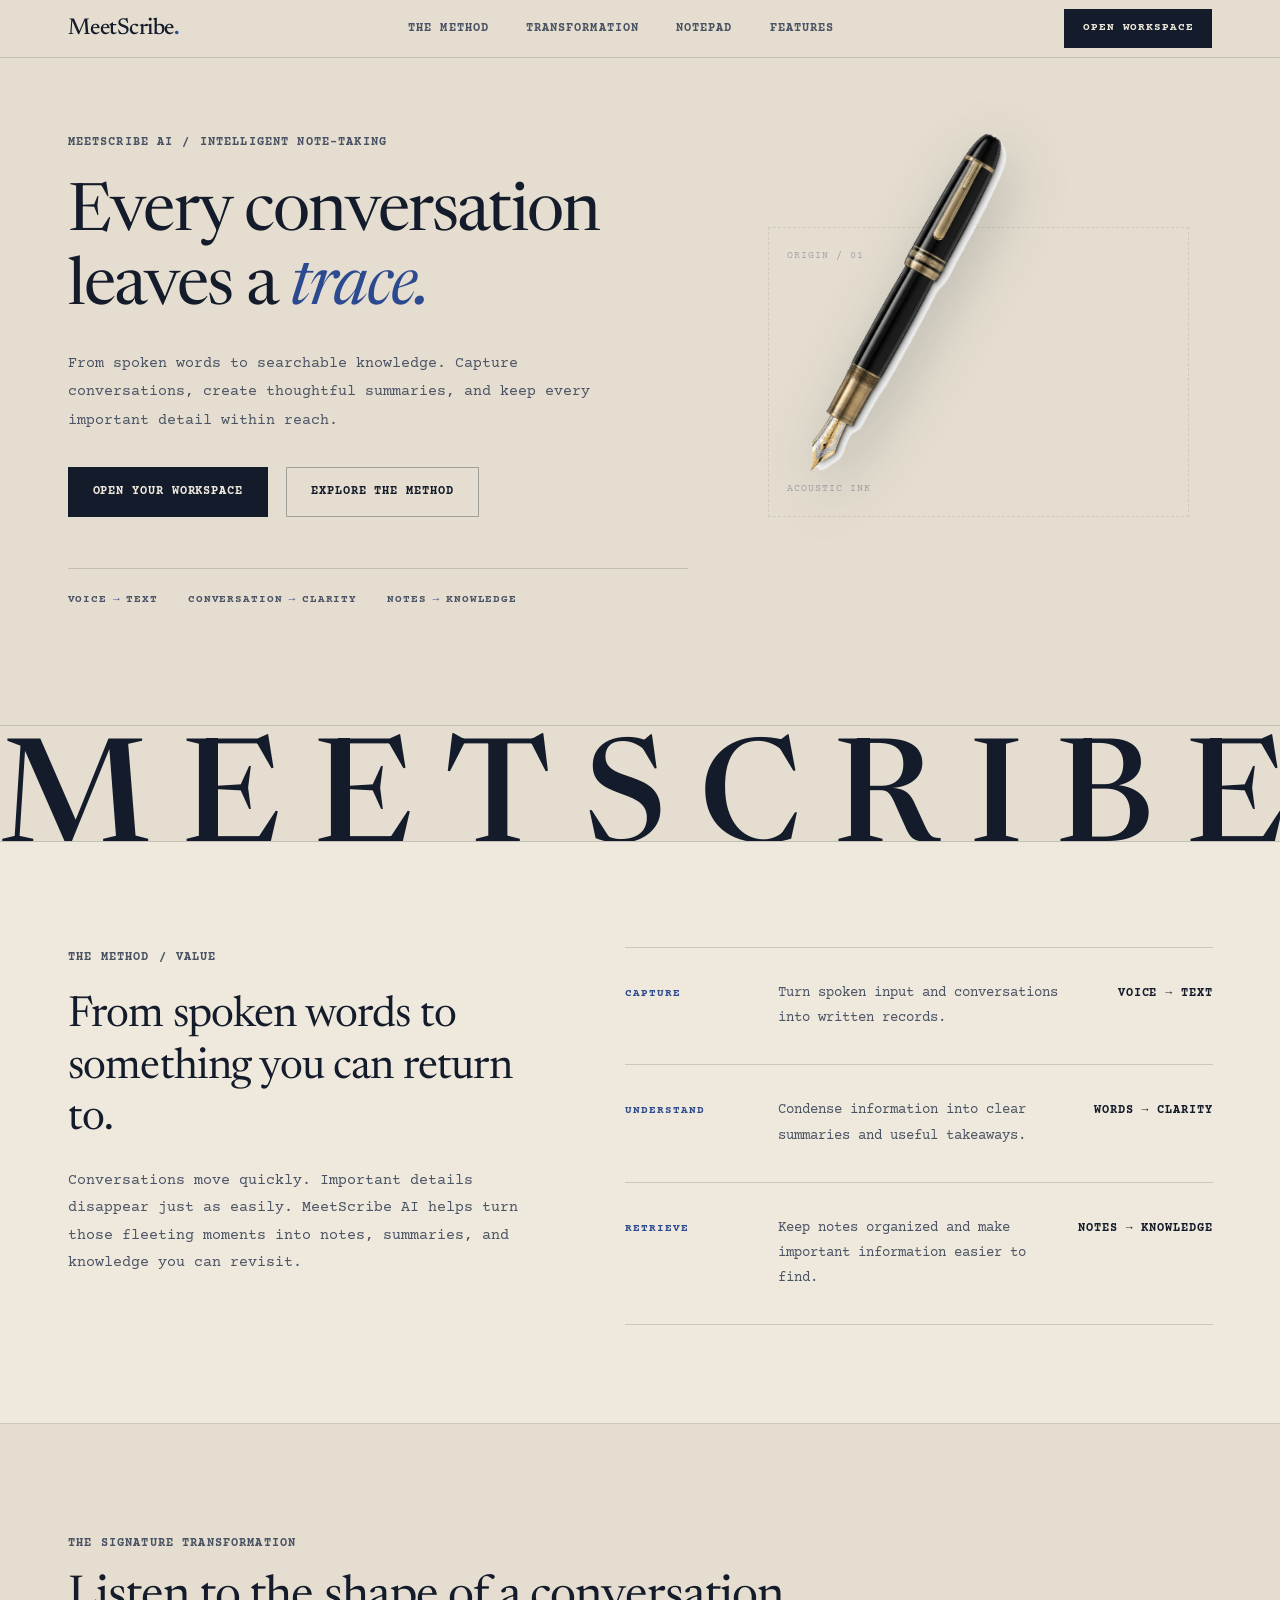
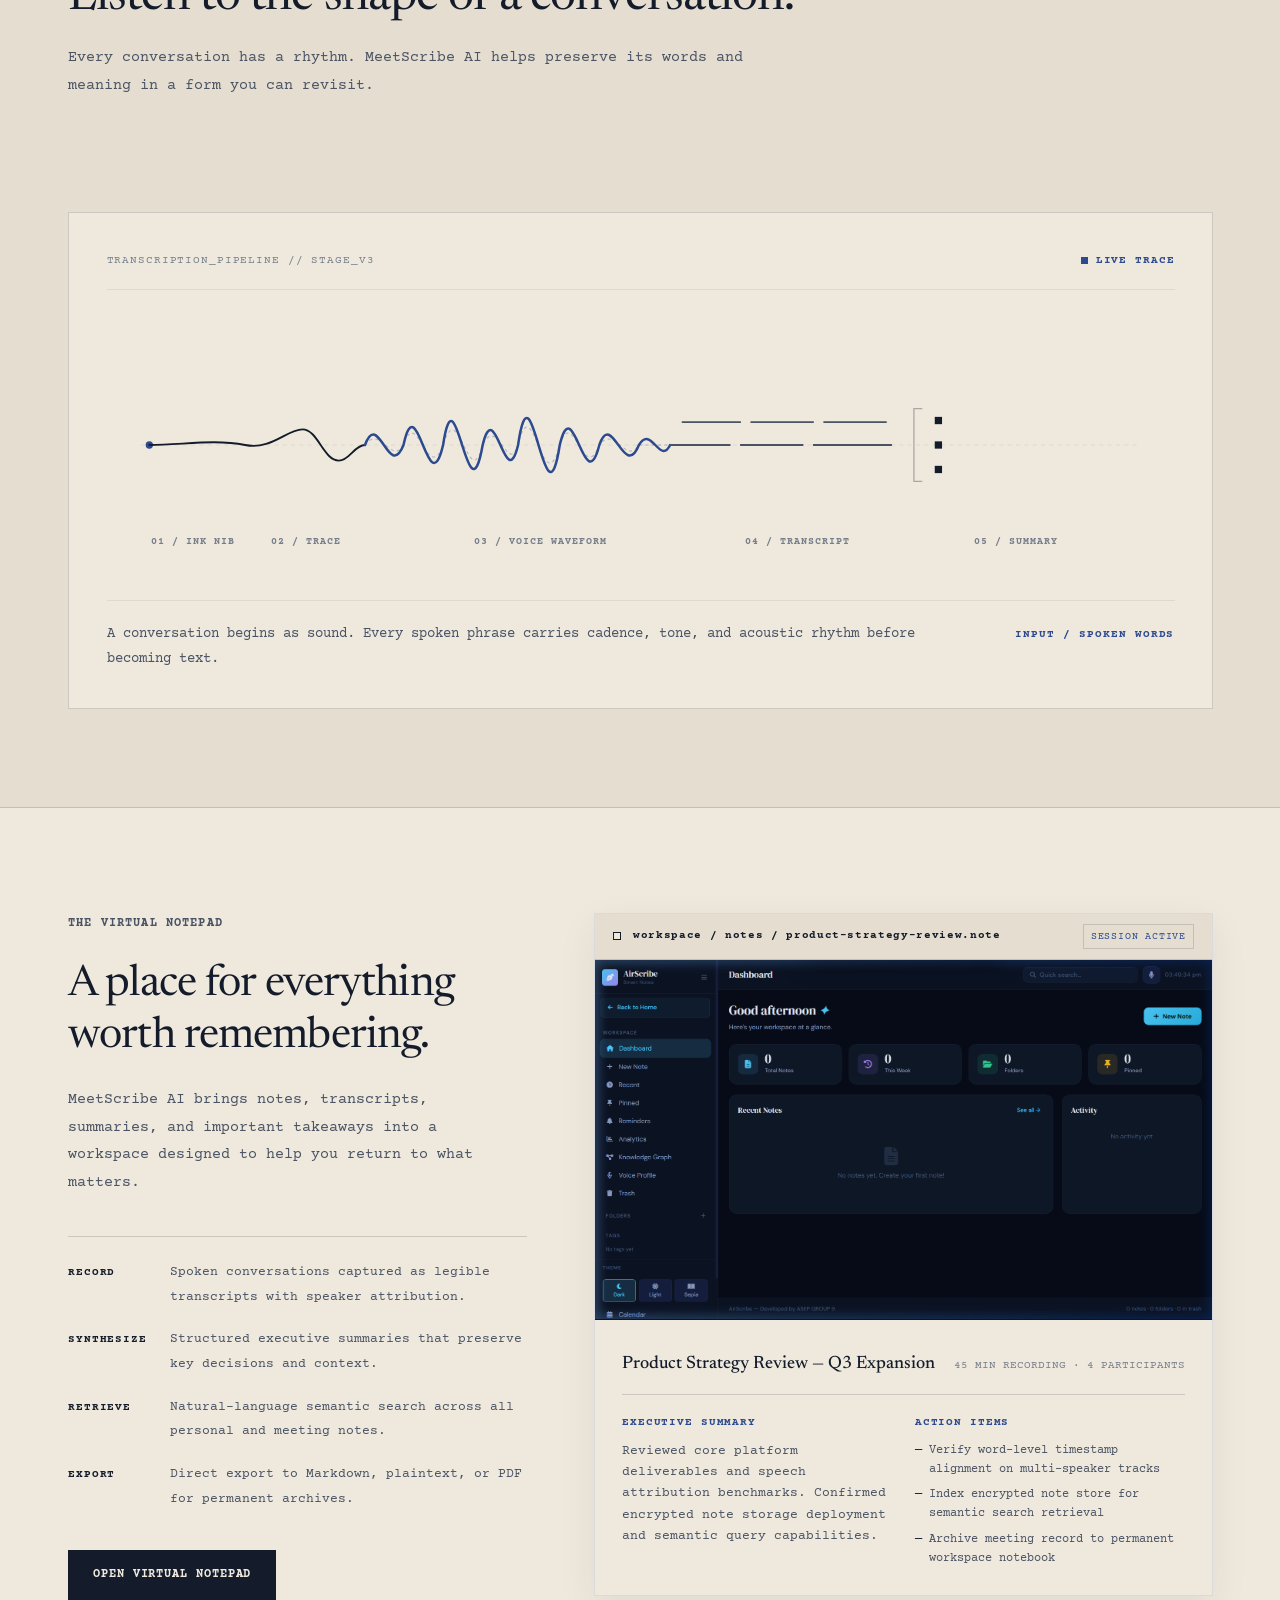
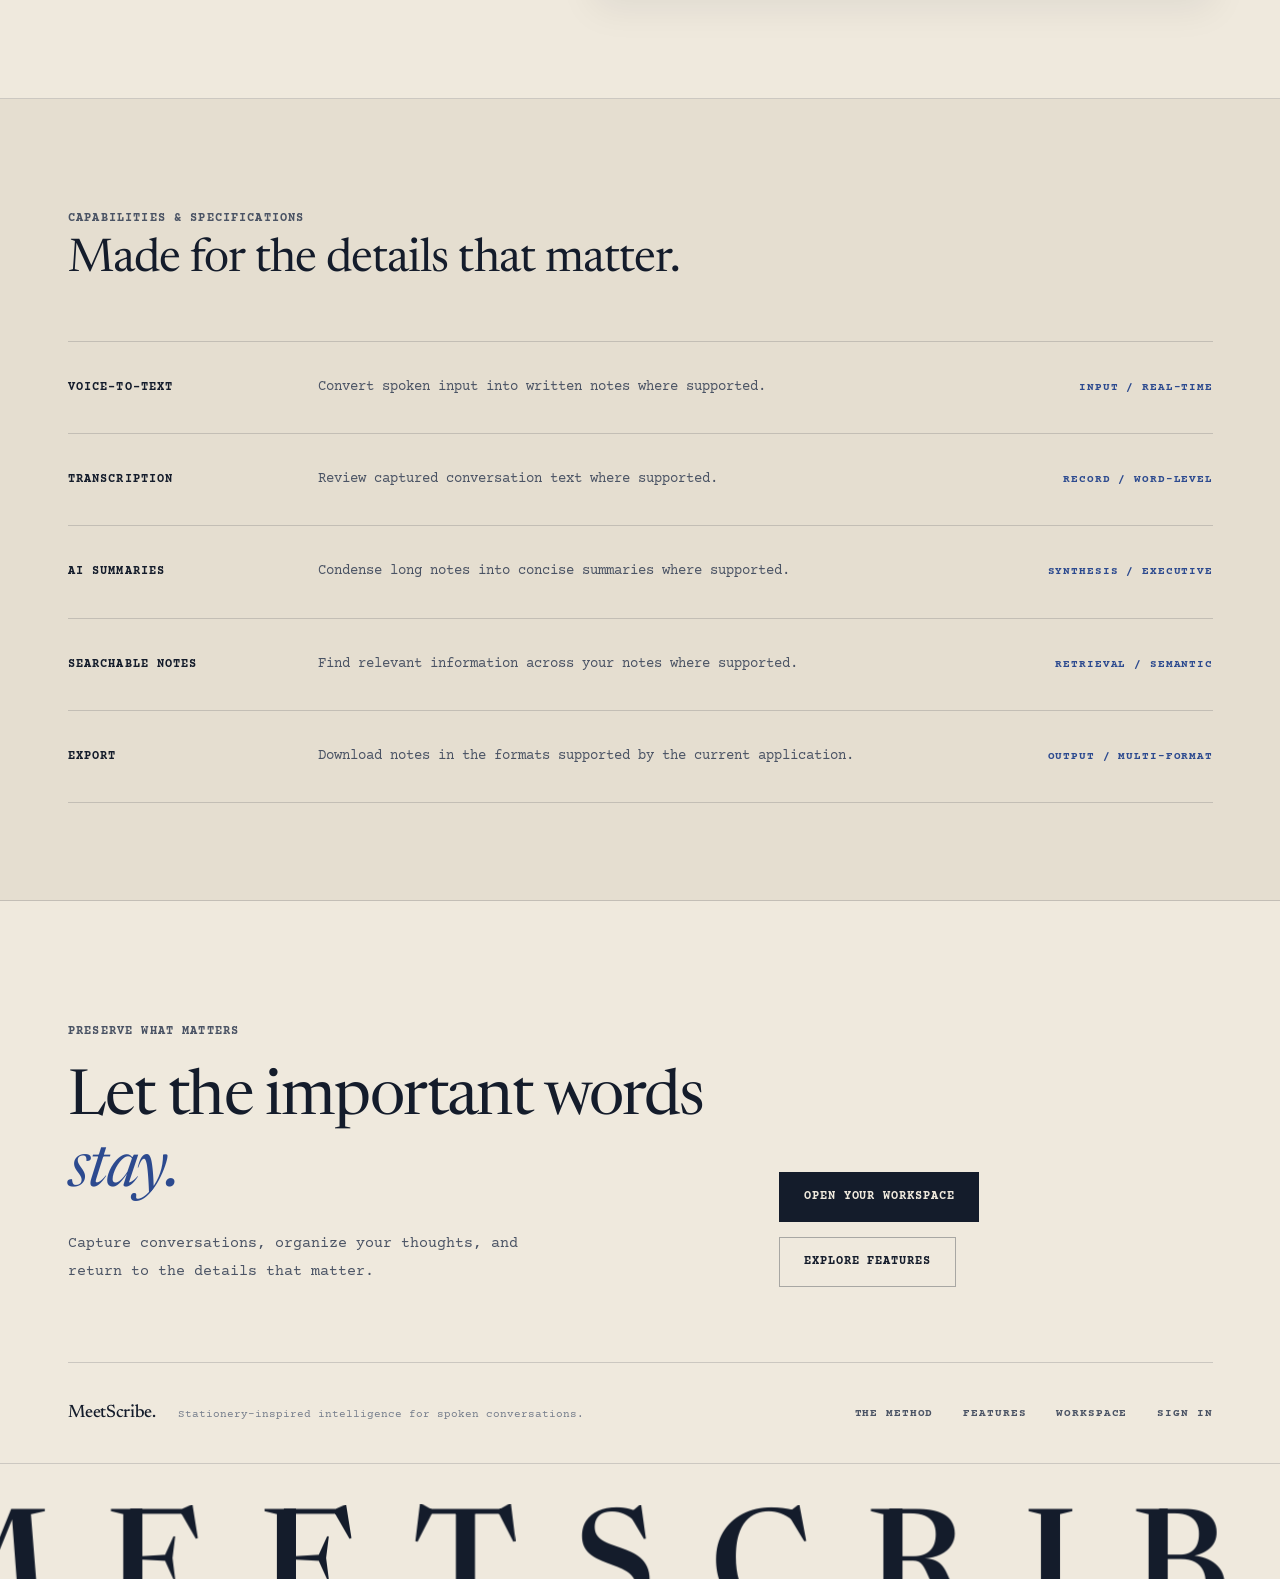
==== commit 6d43f4fe: "updated frontend" ====
--- a/home.html
+++ b/home.html
@@ -1,371 +1,478 @@
-<!DOCTYPE html>
-<html lang="en">
-
-<head>
-    <meta charset="UTF-8" />
-    <meta name="viewport" content="width=device-width, initial-scale=1.0" />
-    <title>AirScribe — Your Intelligent Workspace for Notes</title>
-    <meta name="description"
-        content="Write, organize, and connect your ideas with AirScribe — a powerful, beautifully designed note-taking workspace with AI tools, voice input, and knowledge graph." />
-    <meta name="keywords" content="AirScribe, Smart Notes, Note Taking, Productivity, AI, Knowledge Graph" />
-
-    <!-- Fonts -->
-    <link rel="preconnect" href="https://fonts.googleapis.com" />
-    <link rel="preconnect" href="https://fonts.gstatic.com" crossorigin />
-
-    <!-- Icons -->
-    <link rel="stylesheet" href="https://cdnjs.cloudflare.com/ajax/libs/font-awesome/6.5.1/css/all.min.css" />
-
-    <!-- Styles -->
-    <link rel="stylesheet" href="home.css" />
-    <style>
-        .nav-user{display:flex;align-items:center;gap:10px;margin-left:14px;padding-left:14px;border-left:1px solid rgba(79,209,255,.15);}
-        .nav-user-avatar{width:30px;height:30px;border-radius:50%;border:2px solid #4fd1ff;object-fit:cover;}
-        .nav-user-name{font-size:13px;color:#8da4c2;font-weight:500;max-width:100px;overflow:hidden;text-overflow:ellipsis;white-space:nowrap;}
-        .nav-logout{color:#f87171;font-size:14px;padding:4px 8px;border-radius:6px;transition:background .15s;text-decoration:none;}
-        .nav-logout:hover{background:rgba(248,113,113,.12);}
-    </style>
-</head>
-
-<body>
-
-    <!-- ═══════════ PAGE LOADER ═══════════ -->
-    <div class="page-loader" id="pageLoader">
-        <div class="loader-logo">✦</div>
-        <div class="loader-text">AirScribe</div>
-    </div>
-
-    <!-- ═══════════ ANIMATED BACKGROUND ═══════════ -->
-    <div class="bg-gradient">
-        <div class="bg-orb bg-orb-1"></div>
-        <div class="bg-orb bg-orb-2"></div>
-        <div class="bg-orb bg-orb-3"></div>
-    </div>
-    <div class="bg-grid"></div>
-
-    <!-- ═══════════ CONTENT ═══════════ -->
-    <div class="content-wrapper">
-
-        <!-- ── NAVBAR ── -->
-        <nav class="navbar" id="navbar">
-            <a href="home.html" class="nav-brand">
-                <div class="nav-logo">✦</div>
-                <div class="nav-brand-text">
-                    <span class="nav-brand-name">AirScribe</span>
-                    <span class="nav-brand-sub">Smart Notes</span>
-                </div>
-            </a>
-
-            <button class="nav-toggle" id="navToggle" aria-label="Toggle navigation">
-                <i class="fa fa-bars"></i>
-            </button>
-
-            <div class="nav-links" id="navLinks">
-                <a href="AirScribe_v3.html?view=dashboard" class="nav-link">Dashboard</a>
-                <a href="AirScribe_v3.html?view=new" class="nav-link">New Note</a>
-                <a href="AirScribe_v3.html?view=recent" class="nav-link">Recent</a>
-                <a href="AirScribe_v3.html?view=pinned" class="nav-link">Pinned</a>
-                <a href="AirScribe_v3.html?view=dashboard" class="nav-cta">
-                    <i class="fa fa-arrow-right"></i> Enter Workspace
-                </a>
-                <div class="nav-user" id="navUser" style="display:none;">
-                    <img class="nav-user-avatar" id="navUserAvatar" src="" alt=""
-                        onerror="this.style.display='none'">
-                    <span class="nav-user-name" id="navUserName"></span>
-                    <a href="/auth/logout" class="nav-logout" title="Logout">
-                        <i class="fa fa-right-from-bracket"></i>
-                    </a>
-                </div>
-            </div>
-        </nav>
-
-        <!-- ── HERO SECTION ── -->
-        <section class="hero" id="hero">
-            <div class="hero-container">
-
-                <!-- Left: Content -->
-                <div class="hero-content">
-                    <div class="hero-badge">
-                        <span class="hero-badge-dot"></span>
-                        Smart Workspace — Now Available
-                    </div>
-
-                    <h1 class="hero-title">
-                        Your Intelligent<br />
-                        Workspace for<br />
-                        <span class="hero-title-gradient" id="heroTagline">Notes</span>
-                    </h1>
-
-                    <p class="hero-subtitle">
-                        Write, organize, and connect your ideas with a powerful and beautifully designed note-taking
-                        workspace. Powered by AI tools, voice input, and knowledge graph visualization.
-                    </p>
-
-                    <div class="hero-actions">
-                        <a href="AirScribe_v3.html?view=dashboard" class="btn btn-primary" data-view="dashboard">
-                            <i class="fa fa-rocket"></i> Enter Workspace
-                        </a>
-                        <a href="AirScribe_v3.html?view=new" class="btn btn-secondary" data-view="new">
-                            <i class="fa fa-plus"></i> Create New Note
-                        </a>
-                    </div>
-                </div>
-
-                <!-- Right: Preview -->
-                <div class="hero-preview">
-                    <div class="preview-window">
-                        <div class="preview-titlebar">
-                            <span class="preview-dot"></span>
-                            <span class="preview-dot"></span>
-                            <span class="preview-dot"></span>
-                        </div>
-                        <div class="preview-body">
-                            <div class="preview-sidebar">
-                                <div class="preview-sidebar-item active">
-                                    <i class="fa fa-home"></i> Dashboard
-                                </div>
-                                <div class="preview-sidebar-item">
-                                    <i class="fa fa-plus"></i> New Note
-                                </div>
-                                <div class="preview-sidebar-item">
-                                    <i class="fa fa-clock"></i> Recent
-                                </div>
-                                <div class="preview-sidebar-item">
-                                    <i class="fa fa-thumbtack"></i> Pinned
-                                </div>
-                                <div class="preview-sidebar-item">
-                                    <i class="fa fa-bell"></i> Reminders
-                                </div>
-                                <div class="preview-sidebar-item">
-                                    <i class="fa fa-chart-bar"></i> Analytics
-                                </div>
-                                <div class="preview-sidebar-item">
-                                    <i class="fa fa-diagram-project"></i> Graph
-                                </div>
-                            </div>
-                            <div class="preview-main">
-                                <div class="preview-stat-row">
-                                    <div class="preview-stat">
-                                        <div class="preview-stat-num" style="color:#4fd1ff;">12</div>
-                                        <div class="preview-stat-label">Total Notes</div>
-                                    </div>
-                                    <div class="preview-stat">
-                                        <div class="preview-stat-num" style="color:#a78bfa;">5</div>
-                                        <div class="preview-stat-label">This Week</div>
-                                    </div>
-                                </div>
-                                <div class="preview-stat-row">
-                                    <div class="preview-stat">
-                                        <div class="preview-stat-num" style="color:#34d399;">4</div>
-                                        <div class="preview-stat-label">Folders</div>
-                                    </div>
-                                    <div class="preview-stat">
-                                        <div class="preview-stat-num" style="color:#fbbf24;">3</div>
-                                        <div class="preview-stat-label">Pinned</div>
-                                    </div>
-                                </div>
-                                <div class="preview-note-list">
-                                    <div class="preview-note">
-                                        <div class="preview-note-title">📝 Project Ideas</div>
-                                        <div class="preview-note-text">Brainstorming new features for the app…</div>
-                                    </div>
-                                    <div class="preview-note">
-                                        <div class="preview-note-title">📚 Study Notes</div>
-                                        <div class="preview-note-text">Chapter 5: Data structures and algorithms…</div>
-                                    </div>
-                                </div>
-                            </div>
-                        </div>
-                    </div>
-                </div>
-
-            </div>
-        </section>
-
-        <!-- ── WORKSPACE CARDS ── -->
-        <section class="section" id="workspace">
-            <div class="section-header reveal">
-                <div class="section-label">
-                    <span class="section-label-line"></span>
-                    Your Workspace
-                    <span class="section-label-line"></span>
-                </div>
-                <h2 class="section-title">Jump Right Into<br />Your Workspace</h2>
-                <p class="section-desc">Everything you need to capture, organize, and connect your ideas — all in one
-                    place.</p>
-            </div>
-
-            <div class="workspace-grid">
-                <a href="AirScribe_v3.html?view=dashboard" class="workspace-card reveal" data-view="dashboard">
-                    <div class="wc-icon wc-icon-dashboard">
-                        <i class="fa fa-chart-line"></i>
-                    </div>
-                    <div class="wc-title">Dashboard</div>
-                    <div class="wc-desc">View workspace analytics, recent notes, and activity at a glance.</div>
-                    <div class="wc-arrow">Open → </div>
-                </a>
-
-                <a href="AirScribe_v3.html?view=new" class="workspace-card reveal" data-view="new">
-                    <div class="wc-icon wc-icon-new">
-                        <i class="fa fa-pen-to-square"></i>
-                    </div>
-                    <div class="wc-title">New Note</div>
-                    <div class="wc-desc">Start writing a new idea instantly with the rich text editor.</div>
-                    <div class="wc-arrow">Create → </div>
-                </a>
-
-                <a href="AirScribe_v3.html?view=recent" class="workspace-card reveal" data-view="recent">
-                    <div class="wc-icon wc-icon-recent">
-                        <i class="fa fa-clock-rotate-left"></i>
-                    </div>
-                    <div class="wc-title">Recent Notes</div>
-                    <div class="wc-desc">Quick access to your latest work from the past 7 days.</div>
-                    <div class="wc-arrow">Browse → </div>
-                </a>
-
-                <a href="AirScribe_v3.html?view=pinned" class="workspace-card reveal" data-view="pinned">
-                    <div class="wc-icon wc-icon-pinned">
-                        <i class="fa fa-thumbtack"></i>
-                    </div>
-                    <div class="wc-title">Pinned Notes</div>
-                    <div class="wc-desc">Keep your most important notes always visible and accessible.</div>
-                    <div class="wc-arrow">View → </div>
-                </a>
-            </div>
-        </section>
-
-        <!-- ── FEATURE HIGHLIGHTS ── -->
-        <section class="section" id="features">
-            <div class="section-header reveal">
-                <div class="section-label">
-                    <span class="section-label-line"></span>
-                    Powerful Features
-                    <span class="section-label-line"></span>
-                </div>
-                <h2 class="section-title">Everything You Need<br />to Be Productive</h2>
-                <p class="section-desc">AirScribe combines intelligent tools with a clean workspace to help you write,
-                    think, and create.</p>
-            </div>
-
-            <div class="features-grid">
-                <div class="feature-card reveal">
-                    <div class="feature-icon fi-notes">
-                        <i class="fa fa-file-pen"></i>
-                    </div>
-                    <div class="feature-title">Smart Notes</div>
-                    <div class="feature-desc">Rich text editing with Quill.js — headers, lists, code blocks, images, and
-                        more. Organize ideas effortlessly.</div>
-                </div>
-
-                <div class="feature-card reveal">
-                    <div class="feature-icon fi-ai">
-                        <i class="fa fa-wand-magic-sparkles"></i>
-                    </div>
-                    <div class="feature-title">AI Tools</div>
-                    <div class="feature-desc">Summarize notes, expand ideas, fix grammar, generate bullet points, and
-                        more with built-in AI assistance.</div>
-                </div>
-
-                <div class="feature-card reveal">
-                    <div class="feature-icon fi-voice">
-                        <i class="fa fa-microphone"></i>
-                    </div>
-                    <div class="feature-title">Voice Input</div>
-                    <div class="feature-desc">Capture thoughts hands-free with live speech recognition. Dictate notes
-                        and watch them appear in real-time.</div>
-                </div>
-
-                <div class="feature-card reveal">
-                    <div class="feature-icon fi-graph">
-                        <i class="fa fa-diagram-project"></i>
-                    </div>
-                    <div class="feature-title">Knowledge Graph</div>
-                    <div class="feature-desc">Visualize connections between your notes with an interactive network
-                        graph. See how your ideas relate.</div>
-                </div>
-
-                <div class="feature-card reveal">
-                    <div class="feature-icon fi-tags">
-                        <i class="fa fa-tags"></i>
-                    </div>
-                    <div class="feature-title">Tag System</div>
-                    <div class="feature-desc">Organize notes with flexible tags. Autocomplete suggestions, sidebar
-                        filtering, and instant tag-based search.</div>
-                </div>
-
-                <div class="feature-card reveal">
-                    <div class="feature-icon fi-export">
-                        <i class="fa fa-file-export"></i>
-                    </div>
-                    <div class="feature-title">Export & Present</div>
-                    <div class="feature-desc">Export notes as TXT, DOC, or PDF. Convert any note into a presentation
-                        with slide navigation.</div>
-                </div>
-            </div>
-        </section>
-
-        <!-- ── CTA BANNER ── -->
-        <section class="cta-section">
-            <div class="cta-banner reveal">
-                <h2 class="cta-title">Ready to Start Writing?</h2>
-                <p class="cta-desc">Your ideas deserve a beautiful home. Enter the AirScribe workspace and start
-                    capturing your thoughts today.</p>
-                <div class="cta-actions">
-                    <a href="AirScribe_v3.html?view=dashboard" class="btn btn-primary" data-view="dashboard">
-                        <i class="fa fa-rocket"></i> Enter Workspace
-                    </a>
-                    <a href="AirScribe_v3.html?view=new" class="btn btn-secondary" data-view="new">
-                        <i class="fa fa-plus"></i> Create New Note
-                    </a>
-                </div>
-            </div>
-        </section>
-
-        <!-- ── FOOTER ── -->
-        <footer class="footer">
-            <div class="footer-inner">
-                <div class="footer-brand">
-                    <div class="footer-logo">✦</div>
-                    <div class="footer-brand-info">
-                        <h4>AirScribe — Smart Notes</h4>
-                        <p>Your Intelligent Workspace</p>
-                    </div>
-                </div>
-
-                <div class="footer-links">
-                    <a href="AirScribe_v3.html?view=dashboard" class="footer-link">Dashboard</a>
-                    <a href="AirScribe_v3.html?view=new" class="footer-link">New Note</a>
-                    <a href="AirScribe_v3.html?view=recent" class="footer-link">Recent</a>
-                    <a href="AirScribe_v3.html?view=pinned" class="footer-link">Pinned</a>
-                    <a href="AirScribe_v3.html?view=analytics" class="footer-link">Analytics</a>
-                    <a href="AirScribe_v3.html?view=graph" class="footer-link">Knowledge Graph</a>
-                </div>
-            </div>
-
-            <div class="footer-credit">
-                AirScribe — Developed by ASEP Group 9 · © 2026
-            </div>
-        </footer>
-
-    </div>
-
-    <!-- Scripts -->
-    <script src="home.js"></script>
-    <script>
-        // Load user profile into navbar
-        fetch('/auth/status').then(r=>r.json()).then(d=>{
-            if(d.authenticated && d.user){
-                const el=document.getElementById('navUser');
-                if(el){el.style.display='flex';}
-                const av=document.getElementById('navUserAvatar');
-                if(av && d.user.picture){av.src=d.user.picture;av.style.display='';}
-                else if(av){av.style.display='none';}
-                const nm=document.getElementById('navUserName');
-                if(nm){nm.textContent=d.user.name||d.user.email;}
-            }
-        }).catch(()=>{});
-    </script>
-
-</body>
-
+<!DOCTYPE html>
+<html lang="en">
+<head>
+  <meta charset="UTF-8" />
+  <meta name="viewport" content="width=device-width, initial-scale=1.0" />
+  <title>MeetScribe AI — The Living Diary</title>
+  <meta name="description" content="MeetScribe AI turns conversations into transcripts, summaries, and organized notes, helping you preserve what matters and find it when you need it." />
+  <meta name="keywords" content="MeetScribe, AI Note-Taking, Transcription, Living Diary, Speech-to-Text, Voice Summaries" />
+
+  <!-- Google Fonts: Newsreader & Courier Prime -->
+  <link rel="preconnect" href="https://fonts.googleapis.com" />
+  <link rel="preconnect" href="https://fonts.gstatic.com" crossorigin />
+  <link href="https://fonts.googleapis.com/css2?family=Courier+Prime:ital,wght@0,400;0,700;1,400;1,700&family=Newsreader:ital,opsz,wght@0,6..72,400;0,6..72,500;0,6..72,600;1,6..72,400;1,6..72,500&display=swap" rel="stylesheet" />
+
+  <!-- Stylesheet -->
+  <link rel="stylesheet" href="landing.css" />
+</head>
+<body id="meetscribe-top">
+
+  <!-- ═══════════════════════════════════════════════════
+       THE TRAVELLING FOUNTAIN PEN (FIXED PRODUCT MOTIF)
+       ═══════════════════════════════════════════════════ -->
+  <div id="travellingPen" class="travelling-pen" aria-hidden="true">
+    <img src="assets/fountain-pen.png" alt="Handcrafted vintage fountain pen" />
+  </div>
+
+  <!-- ═══════════════════════════════════════════════════
+       FIXED NAVIGATION (~58PX)
+       ═══════════════════════════════════════════════════ -->
+  <header class="ms-navbar" id="navbar">
+    <div class="ms-container ms-navbar-inner">
+      <a href="#meetscribe-top" class="ms-brand-wordmark" aria-label="MeetScribe Home">
+        MeetScribe<span class="period-blue">.</span>
+      </a>
+
+      <nav aria-label="Primary Navigation">
+        <ul class="ms-nav-center" id="navCenter">
+          <li><a href="#argument" class="ms-nav-link">The Method</a></li>
+          <li><a href="#demonstration" class="ms-nav-link">Transformation</a></li>
+          <li><a href="#workspace" class="ms-nav-link">Notepad</a></li>
+          <li><a href="#capabilities" class="ms-nav-link">Features</a></li>
+        </ul>
+      </nav>
+
+      <div class="ms-nav-right">
+        <a href="AirScribe_v3.html?view=dashboard" class="btn-square-nav" id="navOpenWorkspaceBtn">Open Workspace</a>
+        <button type="button" class="ms-mobile-toggle" id="mobileNavToggle" aria-label="Toggle menu" aria-expanded="false">Menu</button>
+      </div>
+    </div>
+  </header>
+
+  <!-- ═══════════════════════════════════════════════════
+       HERO SECTION
+       ═══════════════════════════════════════════════════ -->
+  <section class="ms-hero" id="hero">
+    <div class="ms-container ms-hero-layout">
+      <!-- Left Column: Copy & Actions -->
+      <div class="ms-hero-copy">
+        <div class="mono-kicker">
+          <span>MEETSCRIBE AI</span>
+          <span>/</span>
+          <span>INTELLIGENT NOTE-TAKING</span>
+        </div>
+
+        <h1 class="serif-headline ms-hero-headline">
+          Every conversation leaves a <em>trace.</em>
+        </h1>
+
+        <p class="ms-hero-desc">
+          From spoken words to searchable knowledge. Capture conversations, create thoughtful summaries, and keep every important detail within reach.
+        </p>
+
+        <div class="ms-hero-ctas">
+          <a href="AirScribe_v3.html?view=dashboard" class="btn-square-primary" id="heroOpenWorkspace">
+            Open Your Workspace
+          </a>
+          <a href="#demonstration" class="btn-square-secondary" id="heroExploreMethod">
+            Explore The Method
+          </a>
+        </div>
+
+        <!-- Hairline-topped specification strip -->
+        <div class="ms-hero-spec-strip">
+          <span class="ms-spec-item">VOICE <span class="arrow">→</span> TEXT</span>
+          <span class="ms-spec-item">CONVERSATION <span class="arrow">→</span> CLARITY</span>
+          <span class="ms-spec-item">NOTES <span class="arrow">→</span> KNOWLEDGE</span>
+        </div>
+      </div>
+
+      <!-- Right Column: Visual Staging Space for Travelling Pen -->
+      <div class="ms-hero-visual-staging" aria-hidden="true">
+        <div class="ms-staging-box">
+          <span class="ms-staging-tag">ORIGIN / 01</span>
+          <span class="ms-staging-tag">ACOUSTIC INK</span>
+        </div>
+      </div>
+    </div>
+
+    <!-- Spread Wordmark at foot of Hero -->
+    <div class="ms-spread-wordmark-wrapper">
+      <div class="ms-spread-wordmark" id="heroWordmark" aria-hidden="true">
+        <span class="char">M</span>
+        <span class="char">E</span>
+        <span class="char">E</span>
+        <span class="char">T</span>
+        <span class="char">S</span>
+        <span class="char">C</span>
+        <span class="char">R</span>
+        <span class="char">I</span>
+        <span class="char">B</span>
+        <span class="char">E</span>
+      </div>
+    </div>
+  </section>
+
+  <!-- ═══════════════════════════════════════════════════
+       SECTION: TWO-COLUMN PRODUCT ARGUMENT
+       ═══════════════════════════════════════════════════ -->
+  <section class="ms-argument-section" id="argument">
+    <div class="ms-container ms-argument-grid">
+      <!-- Left Column -->
+      <div class="ms-argument-left reveal-entry">
+        <div class="mono-kicker">
+          <span>THE METHOD</span>
+          <span>/</span>
+          <span>VALUE</span>
+        </div>
+        <h2 class="serif-headline ms-argument-title">
+          From spoken words to something you can return to.
+        </h2>
+        <p class="ms-argument-desc">
+          Conversations move quickly. Important details disappear just as easily. MeetScribe AI helps turn those fleeting moments into notes, summaries, and knowledge you can revisit.
+        </p>
+      </div>
+
+      <!-- Right Column: Hairline-Ruled Rows -->
+      <div class="ms-argument-rows reveal-entry">
+        <!-- Row 1: Capture -->
+        <div class="ms-argument-row">
+          <span class="mono-label-blue">CAPTURE</span>
+          <p class="ms-row-desc">
+            Turn spoken input and conversations into written records.
+          </p>
+          <span class="ms-row-value">VOICE → TEXT</span>
+        </div>
+
+        <!-- Row 2: Understand -->
+        <div class="ms-argument-row">
+          <span class="mono-label-blue">UNDERSTAND</span>
+          <p class="ms-row-desc">
+            Condense information into clear summaries and useful takeaways.
+          </p>
+          <span class="ms-row-value">WORDS → CLARITY</span>
+        </div>
+
+        <!-- Row 3: Retrieve -->
+        <div class="ms-argument-row">
+          <span class="mono-label-blue">RETRIEVE</span>
+          <p class="ms-row-desc">
+            Keep notes organized and make important information easier to find.
+          </p>
+          <span class="ms-row-value">NOTES → KNOWLEDGE</span>
+        </div>
+      </div>
+    </div>
+  </section>
+
+  <!-- ═══════════════════════════════════════════════════
+       SECTION: DEMONSTRATION — THE PEN BECOMES A WAVEFORM
+       ═══════════════════════════════════════════════════ -->
+  <section class="ms-demo-section" id="demonstration">
+    <div class="ms-container">
+      <div class="ms-demo-header reveal-entry">
+        <div class="mono-kicker">
+          <span>THE SIGNATURE TRANSFORMATION</span>
+        </div>
+        <h2 class="serif-headline ms-demo-title">
+          Listen to the shape of a conversation.
+        </h2>
+        <p class="ms-demo-desc">
+          Every conversation has a rhythm. MeetScribe AI helps preserve its words and meaning in a form you can revisit.
+        </p>
+      </div>
+
+      <!-- Variant Picker Buttons -->
+      <div class="ms-variant-picker reveal-entry" role="group" aria-label="Transformation Views">
+        <button type="button" class="ms-variant-btn" data-variant="voice" aria-pressed="true">
+          VOICE
+        </button>
+        <button type="button" class="ms-variant-btn" data-variant="transcript" aria-pressed="false">
+          TRANSCRIPT
+        </button>
+        <button type="button" class="ms-variant-btn" data-variant="summary" aria-pressed="false">
+          SUMMARY
+        </button>
+      </div>
+
+      <!-- Fixed-in-layout Demonstration Panel -->
+      <div class="ms-demo-panel reveal-entry" id="demoPanel">
+        <div class="ms-demo-panel-topbar">
+          <span class="ms-panel-code">TRANSCRIPTION_PIPELINE // STAGE_V3</span>
+          <div class="ms-panel-indicator">
+            <span class="ms-indicator-square"></span>
+            <span>LIVE TRACE</span>
+          </div>
+        </div>
+
+        <!-- SVG Transformation Canvas -->
+        <div class="ms-demo-canvas-wrap">
+          <svg class="ms-demo-svg mode-voice" id="demoSvg" viewBox="0 0 1000 240" preserveAspectRatio="xMidYMid meet" aria-label="Visual transformation of fountain pen ink into voice waveform, transcript, and organized knowledge">
+            <!-- Subtle baseline guide -->
+            <line x1="20" y1="120" x2="980" y2="120" class="svg-guide-line" />
+
+            <!-- Nib origin marker -->
+            <circle cx="28" cy="120" r="3.5" class="svg-nib-point" />
+
+            <!-- Continuous transformation path: Ink Stroke -> Calligraphic Curl -> Acoustic Waveform -> Transcript -->
+            <!-- 1. Fine Ink Stroke & Cursive flourish (x: 28 to 220) -->
+            <path d="M 28,120 C 60,120 90,114 120,120 C 145,125 160,105 175,105 C 190,105 195,135 210,135 C 220,135 225,120 235,120" class="svg-main-path animate-stroke" />
+
+            <!-- 2. Voice Waveform Oscillations (x: 235 to 520) -->
+            <path d="M 235,120 C 248,85 258,155 272,120 C 285,60 296,180 310,120 C 322,40 334,200 348,120 C 360,70 370,170 382,120 C 395,30 408,210 422,120 C 435,65 446,175 460,120 C 472,85 484,155 498,120 C 510,100 518,140 528,120" class="svg-voice-segment animate-stroke" />
+
+            <!-- Secondary acoustic harmonic waveform (accent in VOICE mode) -->
+            <path d="M 235,120 C 250,100 260,140 272,120 C 285,80 295,160 310,120 C 325,70 335,170 348,120 C 362,90 372,150 382,120 C 396,60 406,180 422,120 C 435,80 445,160 460,120 C 475,100 485,140 498,120 L 528,120" class="svg-secondary-wave" />
+
+            <!-- 3. Resolving into Horizontal Transcript Lines (x: 528 to 740) -->
+            <!-- Transcript Line 1 (Upper) -->
+            <path d="M 540,98 L 595,98 M 606,98 L 665,98 M 676,98 L 735,98" class="svg-text-line animate-stroke" />
+            <!-- Transcript Line 2 (Center continuation) -->
+            <path d="M 528,120 L 585,120 M 596,120 L 655,120 M 666,120 L 740,120" class="svg-text-line animate-stroke" />
+            <!-- Transcript Line 3 (Lower) -->
+            <path d="M 540,142 L 600,142 M 612,142 L 670,142 M 682,142 L 725,142" class="svg-text-line animate-stroke" />
+
+            <!-- 4. Summary & Highlighted Takeaways (x: 770 to 970) -->
+            <!-- Bracket -->
+            <path d="M 770,85 L 762,85 L 762,155 L 770,155" class="svg-summary-bracket" />
+
+            <!-- Takeaway row 1 -->
+            <rect x="782" y="93" width="7" height="7" class="svg-takeaway-marker" />
+            <line x1="798" y1="96.5" x2="945" y2="96.5" class="svg-text-line animate-stroke" />
+
+            <!-- Takeaway row 2 (Highlighted) -->
+            <rect x="782" y="116.5" width="7" height="7" class="svg-takeaway-marker" />
+            <line x1="798" y1="120" x2="965" y2="120" class="svg-text-line animate-stroke" />
+
+            <!-- Takeaway row 3 -->
+            <rect x="782" y="140" width="7" height="7" class="svg-takeaway-marker" />
+            <line x1="798" y1="143.5" x2="915" y2="143.5" class="svg-text-line animate-stroke" />
+
+            <!-- Stage Labels underneath -->
+            <text x="30" y="215" class="svg-label-text">01 / INK NIB</text>
+            <text x="145" y="215" class="svg-label-text">02 / TRACE</text>
+            <text x="340" y="215" class="svg-label-text">03 / VOICE WAVEFORM</text>
+            <text x="600" y="215" class="svg-label-text">04 / TRANSCRIPT</text>
+            <text x="820" y="215" class="svg-label-text">05 / SUMMARY</text>
+          </svg>
+        </div>
+
+        <!-- Dynamic Description & Fact Footer -->
+        <div class="ms-demo-panel-footer">
+          <p class="ms-demo-dynamic-desc" id="demoVariantDesc">
+            A conversation begins as sound. Every spoken phrase carries cadence, tone, and acoustic rhythm before becoming text.
+          </p>
+          <span class="ms-demo-dynamic-fact" id="demoVariantFact">
+            INPUT / SPOKEN WORDS
+          </span>
+        </div>
+      </div>
+    </div>
+  </section>
+
+  <!-- ═══════════════════════════════════════════════════
+       SECTION: MATERIAL — THE VIRTUAL NOTEPAD
+       ═══════════════════════════════════════════════════ -->
+  <section class="ms-material-section" id="workspace">
+    <div class="ms-container ms-material-grid">
+      <!-- Left Column: Copy & Value Proposition -->
+      <div class="ms-material-copy reveal-entry">
+        <div class="mono-kicker">
+          <span>THE VIRTUAL NOTEPAD</span>
+        </div>
+        <h2 class="serif-headline ms-material-title">
+          A place for everything worth remembering.
+        </h2>
+        <p class="body-lead">
+          MeetScribe AI brings notes, transcripts, summaries, and important takeaways into a workspace designed to help you return to what matters.
+        </p>
+
+        <div class="ms-material-features">
+          <div class="ms-mat-feature-item">
+            <span class="tag">RECORD</span>
+            <span>Spoken conversations captured as legible transcripts with speaker attribution.</span>
+          </div>
+          <div class="ms-mat-feature-item">
+            <span class="tag">SYNTHESIZE</span>
+            <span>Structured executive summaries that preserve key decisions and context.</span>
+          </div>
+          <div class="ms-mat-feature-item">
+            <span class="tag">RETRIEVE</span>
+            <span>Natural-language semantic search across all personal and meeting notes.</span>
+          </div>
+          <div class="ms-mat-feature-item">
+            <span class="tag">EXPORT</span>
+            <span>Direct export to Markdown, plaintext, or PDF for permanent archives.</span>
+          </div>
+        </div>
+
+        <div style="padding-top: 1rem;">
+          <a href="AirScribe_v3.html?view=dashboard" class="btn-square-primary">
+            Open Virtual Notepad
+          </a>
+        </div>
+      </div>
+
+      <!-- Right Column: Authentic Workspace Showcase Preview -->
+      <div class="ms-notepad-preview-card reveal-entry">
+        <!-- Top bar -->
+        <div class="ms-preview-topbar">
+          <div class="ms-preview-title-bar">
+            <span class="ms-preview-dot"></span>
+            <span class="ms-preview-file-name">workspace / notes / product-strategy-review.note</span>
+          </div>
+          <span class="ms-preview-badge-status">SESSION ACTIVE</span>
+        </div>
+
+        <!-- Real Application Screenshot Frame -->
+        <div class="ms-preview-screenshot-wrap">
+          <img src="assets/dashboard-screenshot.png" alt="MeetScribe AI virtual notepad and dashboard interface" class="ms-preview-screenshot" />
+        </div>
+
+        <!-- Stationery Inspection Panel -->
+        <div class="ms-preview-inspection-panel">
+          <div class="ms-inspection-header">
+            <h4 class="ms-inspection-title">Product Strategy Review — Q3 Expansion</h4>
+            <span class="ms-inspection-meta">45 MIN RECORDING · 4 PARTICIPANTS</span>
+          </div>
+
+          <div class="ms-inspection-body">
+            <div class="ms-inspection-col">
+              <h5>EXECUTIVE SUMMARY</h5>
+              <p>
+                Reviewed core platform deliverables and speech attribution benchmarks. Confirmed encrypted note storage deployment and semantic query capabilities.
+              </p>
+            </div>
+
+            <div class="ms-inspection-col">
+              <h5>ACTION ITEMS</h5>
+              <ul class="ms-action-item-list">
+                <li>Verify word-level timestamp alignment on multi-speaker tracks</li>
+                <li>Index encrypted note store for semantic search retrieval</li>
+                <li>Archive meeting record to permanent workspace notebook</li>
+              </ul>
+            </div>
+          </div>
+        </div>
+      </div>
+    </div>
+  </section>
+
+  <!-- ═══════════════════════════════════════════════════
+       SECTION: MEASUREMENTS & CAPABILITIES
+       ═══════════════════════════════════════════════════ -->
+  <section class="ms-capabilities-section" id="capabilities">
+    <div class="ms-container">
+      <div class="ms-cap-header reveal-entry">
+        <div class="mono-kicker">
+          <span>CAPABILITIES & SPECIFICATIONS</span>
+        </div>
+        <h2 class="serif-headline ms-cap-title">
+          Made for the details that matter.
+        </h2>
+      </div>
+
+      <div class="ms-capabilities-list reveal-entry">
+        <!-- Row 1: Voice-to-Text -->
+        <div class="ms-capability-row">
+          <span class="ms-cap-name">VOICE-TO-TEXT</span>
+          <p class="ms-cap-desc">Convert spoken input into written notes where supported.</p>
+          <span class="ms-cap-tag">INPUT / REAL-TIME</span>
+        </div>
+
+        <!-- Row 2: Transcription -->
+        <div class="ms-capability-row">
+          <span class="ms-cap-name">TRANSCRIPTION</span>
+          <p class="ms-cap-desc">Review captured conversation text where supported.</p>
+          <span class="ms-cap-tag">RECORD / WORD-LEVEL</span>
+        </div>
+
+        <!-- Row 3: AI Summaries -->
+        <div class="ms-capability-row">
+          <span class="ms-cap-name">AI SUMMARIES</span>
+          <p class="ms-cap-desc">Condense long notes into concise summaries where supported.</p>
+          <span class="ms-cap-tag">SYNTHESIS / EXECUTIVE</span>
+        </div>
+
+        <!-- Row 4: Searchable Notes -->
+        <div class="ms-capability-row">
+          <span class="ms-cap-name">SEARCHABLE NOTES</span>
+          <p class="ms-cap-desc">Find relevant information across your notes where supported.</p>
+          <span class="ms-cap-tag">RETRIEVAL / SEMANTIC</span>
+        </div>
+
+        <!-- Row 5: Export -->
+        <div class="ms-capability-row">
+          <span class="ms-cap-name">EXPORT</span>
+          <p class="ms-cap-desc">Download notes in the formats supported by the current application.</p>
+          <span class="ms-cap-tag">OUTPUT / MULTI-FORMAT</span>
+        </div>
+      </div>
+    </div>
+  </section>
+
+  <!-- ═══════════════════════════════════════════════════
+       CLOSING SECTION & FOOTER
+       ═══════════════════════════════════════════════════ -->
+  <footer class="ms-closing-section" id="closing">
+    <div class="ms-container">
+      <div class="ms-closing-layout reveal-entry">
+        <div class="ms-closing-copy">
+          <div class="mono-kicker">
+            <span>PRESERVE WHAT MATTERS</span>
+          </div>
+          <h2 class="serif-headline ms-closing-headline">
+            Let the important words <em>stay.</em>
+          </h2>
+          <p class="ms-closing-desc">
+            Capture conversations, organize your thoughts, and return to the details that matter.
+          </p>
+        </div>
+
+        <div class="ms-closing-ctas">
+          <a href="AirScribe_v3.html?view=dashboard" class="btn-square-primary">
+            Open Your Workspace
+          </a>
+          <a href="#capabilities" class="btn-square-secondary">
+            Explore Features
+          </a>
+        </div>
+      </div>
+
+      <!-- Thin Footer Strip -->
+      <div class="ms-footer-strip">
+        <div class="ms-footer-left">
+          <span class="ms-footer-wordmark">MeetScribe<span class="period-blue">.</span></span>
+          <span class="ms-footer-tagline">Stationery-inspired intelligence for spoken conversations.</span>
+        </div>
+
+        <ul class="ms-footer-links">
+          <li><a href="#argument" class="ms-footer-link">The Method</a></li>
+          <li><a href="#capabilities" class="ms-footer-link">Features</a></li>
+          <li><a href="AirScribe_v3.html?view=dashboard" class="ms-footer-link">Workspace</a></li>
+          <li><a href="login.html" class="ms-footer-link">Sign In</a></li>
+        </ul>
+      </div>
+    </div>
+
+    <!-- Bottom Spread Wordmark -->
+    <div class="ms-bottom-wordmark-wrap">
+      <div class="ms-bottom-wordmark" id="bottomWordmark" aria-hidden="true">
+        <span class="char">M</span>
+        <span class="char">E</span>
+        <span class="char">E</span>
+        <span class="char">T</span>
+        <span class="char">S</span>
+        <span class="char">C</span>
+        <span class="char">R</span>
+        <span class="char">I</span>
+        <span class="char">B</span>
+        <span class="char">E</span>
+      </div>
+    </div>
+  </footer>
+
+  <!-- Scripts -->
+  <script src="landing.js"></script>
+</body>
 </html>
--- a/landing.css
+++ b/landing.css
@@ -0,0 +1,1345 @@
+/* ══════════════════════════════════════════════════════════════════
+   MEETSCRIBE AI — THE LIVING DIARY
+   Stationery-Inspired Editorial SaaS Design System & Stylesheet
+   Pure Vanilla CSS · No Gradients · No Rounded Corners · Square Hairline Aesthetic
+   ══════════════════════════════════════════════════════════════════ */
+
+/* ── 1. DESIGN TOKENS ── */
+:root {
+  /* Palette */
+  --c-ground: #EFE9DD;
+  --c-ground-secondary: #E5DED0;
+  --c-primary-ink: #141C2B;
+  --c-secondary-ink: #4A5364;
+  --c-muted: #767E8C;
+  --c-accent-blue: #2C4A8F;
+  --c-hairline: rgba(20, 28, 43, 0.16);
+  --c-hairline-subtle: rgba(20, 28, 43, 0.08);
+  --c-hairline-strong: rgba(20, 28, 43, 0.32);
+
+  /* Translucent grounds for backdrop-filter nav */
+  --c-nav-bg: rgba(229, 222, 208, 0.88);
+  --c-panel-bg: rgba(239, 233, 221, 0.7);
+
+  /* Typography */
+  --font-serif: 'Newsreader', Georgia, 'Times New Roman', serif;
+  --font-mono: 'Courier Prime', 'Courier New', Courier, monospace;
+
+  /* Dimensions */
+  --nav-height: 58px;
+  --container-max: 1220px;
+  --container-pad: 2.5rem;
+}
+
+/* ── 2. RESET & BASE ── */
+*, *::before, *::after {
+  box-sizing: border-box;
+  margin: 0;
+  padding: 0;
+  border-radius: 0 !important; /* Strict stationery rule: square corners throughout */
+}
+
+html {
+  background-color: var(--c-ground);
+  color: var(--c-primary-ink);
+  font-family: var(--font-mono);
+  font-size: 15px;
+  line-height: 1.9;
+  scroll-behavior: smooth;
+  -webkit-font-smoothing: antialiased;
+  -moz-osx-font-smoothing: grayscale;
+  text-rendering: optimizeLegibility;
+}
+
+body {
+  background-color: var(--c-ground);
+  color: var(--c-primary-ink);
+  min-height: 100vh;
+  overflow-x: hidden;
+  position: relative;
+}
+
+/* Selection */
+::selection {
+  background-color: var(--c-accent-blue);
+  color: #FFFFFF;
+}
+
+/* Links & Buttons */
+a {
+  color: inherit;
+  text-decoration: none;
+  transition: color 0.18s ease;
+}
+
+button {
+  font-family: inherit;
+  background: none;
+  border: none;
+  cursor: pointer;
+  color: inherit;
+}
+
+/* Container */
+.ms-container {
+  width: 100%;
+  max-width: var(--container-max);
+  margin-left: auto;
+  margin-right: auto;
+  padding-left: var(--container-pad);
+  padding-right: var(--container-pad);
+}
+
+/* ── 3. TYPOGRAPHY UTILITIES ── */
+.serif-headline {
+  font-family: var(--font-serif);
+  font-weight: 400;
+  letter-spacing: -0.02em;
+  color: var(--c-primary-ink);
+  line-height: 1.15;
+}
+
+.serif-headline em {
+  font-family: var(--font-serif);
+  font-style: italic;
+  font-weight: 400;
+  color: var(--c-accent-blue);
+}
+
+.mono-kicker {
+  font-family: var(--font-mono);
+  font-size: 11.5px;
+  font-weight: 700;
+  letter-spacing: 0.1em;
+  text-transform: uppercase;
+  color: var(--c-secondary-ink);
+  display: inline-flex;
+  align-items: center;
+  gap: 0.6rem;
+}
+
+.mono-label {
+  font-family: var(--font-mono);
+  font-size: 11px;
+  font-weight: 700;
+  letter-spacing: 0.08em;
+  text-transform: uppercase;
+  color: var(--c-muted);
+}
+
+.mono-label-blue {
+  font-family: var(--font-mono);
+  font-size: 11px;
+  font-weight: 700;
+  letter-spacing: 0.09em;
+  text-transform: uppercase;
+  color: var(--c-accent-blue);
+}
+
+.body-lead {
+  font-family: var(--font-mono);
+  font-size: 14.5px;
+  line-height: 1.9;
+  color: var(--c-secondary-ink);
+}
+
+/* ── 4. SQUARE BUTTONS (NO GRADIENTS, NO ROUNDING) ── */
+.btn-square-primary {
+  display: inline-flex;
+  align-items: center;
+  justify-content: center;
+  gap: 0.6rem;
+  background-color: var(--c-primary-ink);
+  color: var(--c-ground);
+  border: 1px solid var(--c-primary-ink);
+  font-family: var(--font-mono);
+  font-size: 11.5px;
+  font-weight: 700;
+  letter-spacing: 0.08em;
+  text-transform: uppercase;
+  padding: 13px 24px;
+  transition: all 0.2s ease;
+  white-space: nowrap;
+}
+
+.btn-square-primary:hover {
+  background-color: transparent;
+  color: var(--c-primary-ink);
+}
+
+.btn-square-secondary {
+  display: inline-flex;
+  align-items: center;
+  justify-content: center;
+  gap: 0.6rem;
+  background-color: transparent;
+  color: var(--c-primary-ink);
+  border: 1px solid var(--c-hairline-strong);
+  font-family: var(--font-mono);
+  font-size: 11.5px;
+  font-weight: 700;
+  letter-spacing: 0.08em;
+  text-transform: uppercase;
+  padding: 13px 24px;
+  transition: all 0.2s ease;
+  white-space: nowrap;
+}
+
+.btn-square-secondary:hover {
+  border-color: var(--c-accent-blue);
+  color: var(--c-accent-blue);
+}
+
+.btn-square-nav {
+  display: inline-flex;
+  align-items: center;
+  justify-content: center;
+  background-color: var(--c-primary-ink);
+  color: var(--c-ground);
+  border: 1px solid var(--c-primary-ink);
+  font-family: var(--font-mono);
+  font-size: 11px;
+  font-weight: 700;
+  letter-spacing: 0.08em;
+  text-transform: uppercase;
+  padding: 8px 18px;
+  transition: all 0.2s ease;
+}
+
+.btn-square-nav:hover {
+  background-color: transparent;
+  color: var(--c-primary-ink);
+}
+
+/* ── 5. FIXED NAVIGATION BAR (~58px) ── */
+.ms-navbar {
+  position: fixed;
+  top: 0;
+  left: 0;
+  right: 0;
+  height: var(--nav-height);
+  background-color: var(--c-nav-bg);
+  backdrop-filter: blur(12px);
+  -webkit-backdrop-filter: blur(12px);
+  border-bottom: 1px solid var(--c-hairline);
+  z-index: 1000;
+  display: flex;
+  align-items: center;
+}
+
+.ms-navbar-inner {
+  display: flex;
+  align-items: center;
+  justify-content: space-between;
+  width: 100%;
+}
+
+.ms-brand-wordmark {
+  font-family: var(--font-serif);
+  font-size: 23px;
+  font-weight: 500;
+  letter-spacing: -0.02em;
+  color: var(--c-primary-ink);
+  display: inline-flex;
+  align-items: baseline;
+}
+
+.ms-brand-wordmark .period-blue {
+  color: var(--c-accent-blue);
+  font-weight: 600;
+}
+
+.ms-nav-center {
+  display: flex;
+  align-items: center;
+  gap: 2.5rem;
+  list-style: none;
+}
+
+.ms-nav-link {
+  font-family: var(--font-mono);
+  font-size: 11.5px;
+  font-weight: 700;
+  letter-spacing: 0.09em;
+  text-transform: uppercase;
+  color: var(--c-secondary-ink);
+  transition: color 0.18s ease;
+  position: relative;
+  padding: 4px 0;
+}
+
+.ms-nav-link:hover {
+  color: var(--c-accent-blue);
+}
+
+.ms-nav-right {
+  display: flex;
+  align-items: center;
+  gap: 1rem;
+}
+
+.ms-mobile-toggle {
+  display: none;
+  font-family: var(--font-mono);
+  font-size: 12px;
+  font-weight: 700;
+  letter-spacing: 0.08em;
+  text-transform: uppercase;
+  padding: 8px 12px;
+  border: 1px solid var(--c-hairline);
+  color: var(--c-primary-ink);
+}
+
+/* ── 6. THE TRAVELLING FOUNTAIN PEN ── */
+.travelling-pen {
+  position: fixed;
+  z-index: 900;
+  pointer-events: none;
+  width: 280px;
+  height: 280px;
+  will-change: transform, opacity;
+  transform-origin: 22% 82%; /* Natural pivoting origin near nib point */
+  transition: opacity 0.4s ease;
+  visibility: visible;
+}
+
+.travelling-pen img {
+  width: 100%;
+  height: 100%;
+  object-fit: contain;
+  /* Realistic, restrained stationery cut-out drop shadow */
+  filter: drop-shadow(0 18px 30px rgba(20, 28, 43, 0.22));
+}
+
+.travelling-pen.pen-hidden {
+  opacity: 0 !important;
+  visibility: hidden !important;
+}
+
+/* ── 7. HERO SECTION ── */
+.ms-hero {
+  position: relative;
+  min-height: calc(100vh - var(--nav-height));
+  background-color: var(--c-ground-secondary);
+  border-bottom: 1px solid var(--c-hairline);
+  padding-top: calc(var(--nav-height) + 3.5rem);
+  padding-bottom: 0; /* Wordmark anchors the baseline */
+  display: flex;
+  flex-direction: column;
+  justify-content: space-between;
+  overflow: hidden;
+}
+
+.ms-hero-layout {
+  display: grid;
+  grid-template-columns: 1.15fr 0.85fr;
+  gap: 3rem;
+  align-items: center;
+  min-height: 58vh;
+  position: relative;
+  z-index: 2;
+}
+
+.ms-hero-copy {
+  display: flex;
+  flex-direction: column;
+  gap: 1.6rem;
+  max-width: 620px;
+}
+
+.ms-hero-headline {
+  font-family: var(--font-serif);
+  font-size: clamp(2.7rem, 5.2vw, 4.4rem);
+  font-weight: 400;
+  line-height: 1.12;
+  letter-spacing: -0.025em;
+  color: var(--c-primary-ink);
+}
+
+.ms-hero-headline em {
+  font-family: var(--font-serif);
+  font-style: italic;
+  font-weight: 400;
+  color: var(--c-accent-blue);
+}
+
+.ms-hero-desc {
+  font-family: var(--font-mono);
+  font-size: 15px;
+  line-height: 1.9;
+  color: var(--c-secondary-ink);
+  max-width: 540px;
+}
+
+.ms-hero-ctas {
+  display: flex;
+  align-items: center;
+  gap: 1.2rem;
+  flex-wrap: wrap;
+  padding-top: 0.5rem;
+}
+
+/* Specification Strip at bottom of copy column */
+.ms-hero-spec-strip {
+  margin-top: 1.8rem;
+  padding-top: 1.4rem;
+  border-top: 1px solid var(--c-hairline);
+  display: flex;
+  align-items: center;
+  gap: 2rem;
+  flex-wrap: wrap;
+}
+
+.ms-spec-item {
+  font-family: var(--font-mono);
+  font-size: 11px;
+  font-weight: 700;
+  letter-spacing: 0.08em;
+  color: var(--c-secondary-ink);
+  display: inline-flex;
+  align-items: center;
+  gap: 0.4rem;
+}
+
+.ms-spec-item .arrow {
+  color: var(--c-accent-blue);
+}
+
+/* Right column spacer for the travelling pen's opening stop */
+.ms-hero-visual-staging {
+  position: relative;
+  min-height: 380px;
+  display: flex;
+  align-items: center;
+  justify-content: center;
+}
+
+/* Subtle stationery framing hairline box */
+.ms-staging-box {
+  border: 1px dashed var(--c-hairline);
+  width: 90%;
+  height: 290px;
+  position: relative;
+  display: flex;
+  flex-direction: column;
+  justify-content: space-between;
+  padding: 1.2rem;
+  opacity: 0.6;
+}
+
+.ms-staging-tag {
+  font-family: var(--font-mono);
+  font-size: 10px;
+  letter-spacing: 0.1em;
+  text-transform: uppercase;
+  color: var(--c-muted);
+}
+
+/* Spread Wordmark at foot of Hero */
+.ms-spread-wordmark-wrapper {
+  width: 100%;
+  overflow: hidden;
+  border-top: 1px solid var(--c-hairline);
+  position: relative;
+  margin-top: 2rem;
+  background-color: var(--c-ground-secondary);
+}
+
+.ms-spread-wordmark {
+  display: flex;
+  justify-content: space-between;
+  align-items: flex-end;
+  width: 100%;
+  font-family: var(--font-serif);
+  font-weight: 500;
+  font-size: clamp(3.4rem, 11.2vw, 9.8rem);
+  line-height: 0.8;
+  letter-spacing: -0.035em;
+  color: var(--c-primary-ink);
+  user-select: none;
+  pointer-events: none;
+  transform: translateY(22%); /* Crop baseline slightly against the edge */
+  will-change: transform;
+}
+
+.ms-spread-wordmark .char {
+  display: inline-block;
+  transition: transform 0.05s linear;
+  will-change: transform;
+}
+
+/* ── 8. SECTION: TWO-COLUMN PRODUCT ARGUMENT ── */
+.ms-argument-section {
+  background-color: var(--c-ground);
+  padding: 7rem 0 6.5rem;
+  border-bottom: 1px solid var(--c-hairline);
+  position: relative;
+}
+
+.ms-argument-grid {
+  display: grid;
+  grid-template-columns: 1fr 1.2fr;
+  gap: 4.5rem;
+  align-items: start;
+}
+
+.ms-argument-left {
+  position: sticky;
+  top: calc(var(--nav-height) + 3rem);
+  display: flex;
+  flex-direction: column;
+  gap: 1.5rem;
+}
+
+.ms-argument-title {
+  font-family: var(--font-serif);
+  font-size: clamp(2rem, 3.5vw, 2.85rem);
+  font-weight: 400;
+  line-height: 1.2;
+  letter-spacing: -0.02em;
+}
+
+.ms-argument-desc {
+  font-family: var(--font-mono);
+  font-size: 14.5px;
+  line-height: 1.9;
+  color: var(--c-secondary-ink);
+}
+
+.ms-argument-rows {
+  border-top: 1px solid var(--c-hairline);
+}
+
+.ms-argument-row {
+  display: grid;
+  grid-template-columns: 130px 1fr auto;
+  gap: 1.5rem;
+  align-items: baseline;
+  padding: 2.2rem 0;
+  border-bottom: 1px solid var(--c-hairline);
+  transition: background-color 0.2s ease;
+}
+
+.ms-argument-row:hover {
+  background-color: rgba(20, 28, 43, 0.02);
+}
+
+.ms-row-desc {
+  font-family: var(--font-mono);
+  font-size: 14px;
+  line-height: 1.8;
+  color: var(--c-secondary-ink);
+}
+
+.ms-row-value {
+  font-family: var(--font-mono);
+  font-size: 11.5px;
+  font-weight: 700;
+  letter-spacing: 0.08em;
+  color: var(--c-primary-ink);
+  white-space: nowrap;
+  text-align: right;
+}
+
+/* ── 9. SECTION: DEMONSTRATION (THE PEN BECOMES A VOICE WAVEFORM) ── */
+.ms-demo-section {
+  background-color: var(--c-ground-secondary);
+  padding: 7rem 0 6.5rem;
+  border-bottom: 1px solid var(--c-hairline);
+  position: relative;
+}
+
+.ms-demo-header {
+  max-width: 740px;
+  margin-bottom: 3rem;
+}
+
+.ms-demo-header .mono-kicker {
+  margin-bottom: 1rem;
+}
+
+.ms-demo-title {
+  font-family: var(--font-serif);
+  font-size: clamp(2.2rem, 4vw, 3.2rem);
+  font-weight: 400;
+  line-height: 1.2;
+  letter-spacing: -0.02em;
+  margin-bottom: 1.2rem;
+}
+
+.ms-demo-desc {
+  font-family: var(--font-mono);
+  font-size: 14.5px;
+  line-height: 1.9;
+  color: var(--c-secondary-ink);
+}
+
+/* Variant Picker Bar */
+.ms-variant-picker {
+  display: flex;
+  align-items: center;
+  gap: 0;
+  border: 1px solid var(--c-hairline);
+  background-color: var(--c-ground);
+  margin-bottom: 2rem;
+  width: fit-content;
+}
+
+.ms-variant-btn {
+  font-family: var(--font-mono);
+  font-size: 11px;
+  font-weight: 700;
+  letter-spacing: 0.09em;
+  text-transform: uppercase;
+  padding: 11px 22px;
+  border: none;
+  border-right: 1px solid var(--c-hairline);
+  background-color: transparent;
+  color: var(--c-secondary-ink);
+  transition: all 0.18s ease;
+  position: relative;
+}
+
+.ms-variant-btn:last-child {
+  border-right: none;
+}
+
+.ms-variant-btn:hover {
+  color: var(--c-primary-ink);
+  background-color: rgba(20, 28, 43, 0.03);
+}
+
+.ms-variant-btn[aria-pressed="true"] {
+  background-color: var(--c-primary-ink);
+  color: var(--c-ground);
+}
+
+/* Fixed-in-layout Demonstration Panel */
+.ms-demo-panel {
+  background-color: var(--c-ground);
+  border: 1px solid var(--c-hairline);
+  position: relative;
+  padding: 2.5rem;
+  display: flex;
+  flex-direction: column;
+  gap: 2rem;
+  min-height: 440px;
+}
+
+.ms-demo-panel-topbar {
+  display: flex;
+  justify-content: space-between;
+  align-items: center;
+  padding-bottom: 1.2rem;
+  border-bottom: 1px solid var(--c-hairline-subtle);
+}
+
+.ms-panel-code {
+  font-family: var(--font-mono);
+  font-size: 11px;
+  letter-spacing: 0.08em;
+  color: var(--c-muted);
+}
+
+.ms-panel-indicator {
+  display: inline-flex;
+  align-items: center;
+  gap: 0.5rem;
+  font-family: var(--font-mono);
+  font-size: 11px;
+  font-weight: 700;
+  letter-spacing: 0.08em;
+  color: var(--c-accent-blue);
+}
+
+.ms-indicator-square {
+  width: 7px;
+  height: 7px;
+  background-color: var(--c-accent-blue);
+}
+
+/* SVG Container */
+.ms-demo-canvas-wrap {
+  position: relative;
+  width: 100%;
+  height: 250px;
+  display: flex;
+  align-items: center;
+  justify-content: center;
+}
+
+.ms-demo-svg {
+  width: 100%;
+  height: 100%;
+  overflow: visible;
+}
+
+/* Stroke Styling */
+.svg-nib-point {
+  fill: var(--c-accent-blue);
+}
+
+.svg-guide-line {
+  stroke: var(--c-hairline-subtle);
+  stroke-width: 1;
+  stroke-dasharray: 4 4;
+}
+
+.svg-main-path {
+  fill: none;
+  stroke: var(--c-primary-ink);
+  stroke-width: 1.8;
+  stroke-linecap: round;
+  stroke-linejoin: round;
+  transition: stroke 0.3s ease, stroke-width 0.3s ease;
+}
+
+.svg-voice-segment {
+  fill: none;
+  stroke: var(--c-primary-ink);
+  stroke-width: 1.8;
+  stroke-linecap: round;
+  stroke-linejoin: round;
+  transition: all 0.35s ease;
+}
+
+.svg-secondary-wave {
+  fill: none;
+  stroke: rgba(44, 74, 143, 0.35);
+  stroke-width: 1;
+  stroke-dasharray: 3 3;
+  opacity: 0;
+  transition: opacity 0.35s ease;
+}
+
+.svg-text-line {
+  stroke: var(--c-secondary-ink);
+  stroke-width: 1.8;
+  stroke-linecap: square;
+  transition: all 0.35s ease;
+}
+
+.svg-summary-bracket {
+  fill: none;
+  stroke: var(--c-hairline-strong);
+  stroke-width: 1.2;
+}
+
+.svg-takeaway-marker {
+  fill: var(--c-primary-ink);
+  transition: fill 0.35s ease;
+}
+
+.svg-label-text {
+  font-family: var(--font-mono);
+  font-size: 9.5px;
+  font-weight: 700;
+  letter-spacing: 0.1em;
+  text-transform: uppercase;
+  fill: var(--c-muted);
+}
+
+/* Variant state modifications */
+.mode-voice .svg-voice-segment {
+  stroke: var(--c-accent-blue) !important;
+  stroke-width: 2.4 !important;
+}
+
+.mode-voice .svg-secondary-wave {
+  opacity: 1 !important;
+}
+
+.mode-transcript .svg-text-line {
+  stroke: var(--c-accent-blue) !important;
+  stroke-width: 2.2 !important;
+}
+
+.mode-summary .svg-takeaway-marker {
+  fill: var(--c-accent-blue) !important;
+}
+
+.mode-summary .svg-summary-bracket {
+  stroke: var(--c-accent-blue) !important;
+  stroke-width: 1.8 !important;
+}
+
+/* Demonstration Footer Meta */
+.ms-demo-panel-footer {
+  display: grid;
+  grid-template-columns: 1fr auto;
+  gap: 2rem;
+  align-items: baseline;
+  padding-top: 1.4rem;
+  border-top: 1px solid var(--c-hairline-subtle);
+}
+
+.ms-demo-dynamic-desc {
+  font-family: var(--font-mono);
+  font-size: 13.5px;
+  line-height: 1.8;
+  color: var(--c-secondary-ink);
+  min-height: 2.4em;
+  transition: opacity 0.2s ease;
+}
+
+.ms-demo-dynamic-fact {
+  font-family: var(--font-mono);
+  font-size: 11px;
+  font-weight: 700;
+  letter-spacing: 0.09em;
+  color: var(--c-accent-blue);
+  white-space: nowrap;
+}
+
+/* ── 10. SECTION: MATERIAL — THE VIRTUAL NOTEPAD ── */
+.ms-material-section {
+  background-color: var(--c-ground);
+  padding: 7rem 0 6.5rem;
+  border-bottom: 1px solid var(--c-hairline);
+  position: relative;
+}
+
+.ms-material-grid {
+  display: grid;
+  grid-template-columns: 1fr 1.35fr;
+  gap: 4.5rem;
+  align-items: start;
+}
+
+.ms-material-copy {
+  display: flex;
+  flex-direction: column;
+  gap: 1.6rem;
+  position: sticky;
+  top: calc(var(--nav-height) + 3rem);
+}
+
+.ms-material-title {
+  font-family: var(--font-serif);
+  font-size: clamp(2rem, 3.5vw, 2.9rem);
+  font-weight: 400;
+  line-height: 1.2;
+  letter-spacing: -0.02em;
+}
+
+.ms-material-features {
+  display: flex;
+  flex-direction: column;
+  gap: 1.2rem;
+  margin-top: 1rem;
+  border-top: 1px solid var(--c-hairline);
+  padding-top: 1.5rem;
+}
+
+.ms-mat-feature-item {
+  display: flex;
+  align-items: baseline;
+  gap: 0.8rem;
+  font-family: var(--font-mono);
+  font-size: 13px;
+  color: var(--c-secondary-ink);
+}
+
+.ms-mat-feature-item .tag {
+  font-weight: 700;
+  color: var(--c-primary-ink);
+  font-size: 11px;
+  letter-spacing: 0.08em;
+  min-width: 90px;
+}
+
+/* Authentic Virtual Notepad Preview Frame */
+.ms-notepad-preview-card {
+  border: 1px solid var(--c-hairline);
+  background-color: #FFFFFF;
+  /* Restrained, realistic stationery shadow */
+  box-shadow: 0 12px 36px rgba(20, 28, 43, 0.07);
+  display: flex;
+  flex-direction: column;
+}
+
+.ms-preview-topbar {
+  background-color: var(--c-ground-secondary);
+  border-bottom: 1px solid var(--c-hairline);
+  padding: 10px 18px;
+  display: flex;
+  align-items: center;
+  justify-content: space-between;
+}
+
+.ms-preview-title-bar {
+  display: flex;
+  align-items: center;
+  gap: 0.8rem;
+}
+
+.ms-preview-dot {
+  width: 8px;
+  height: 8px;
+  border: 1px solid var(--c-primary-ink);
+  background-color: var(--c-ground);
+}
+
+.ms-preview-file-name {
+  font-family: var(--font-mono);
+  font-size: 11px;
+  font-weight: 700;
+  letter-spacing: 0.06em;
+  color: var(--c-primary-ink);
+}
+
+.ms-preview-badge-status {
+  font-family: var(--font-mono);
+  font-size: 10px;
+  letter-spacing: 0.08em;
+  text-transform: uppercase;
+  color: var(--c-accent-blue);
+  border: 1px solid var(--c-hairline);
+  padding: 2px 7px;
+}
+
+/* Embedded Actual Screenshot Asset */
+.ms-preview-screenshot-wrap {
+  border-bottom: 1px solid var(--c-hairline);
+  position: relative;
+  overflow: hidden;
+  background-color: #0b1220; /* Matches AirScribe dark theme backdrop */
+}
+
+.ms-preview-screenshot {
+  width: 100%;
+  height: auto;
+  display: block;
+  object-fit: cover;
+  opacity: 0.96;
+}
+
+/* Stationery Note Inspection Panel below screenshot */
+.ms-preview-inspection-panel {
+  padding: 1.8rem;
+  background-color: var(--c-ground);
+  display: flex;
+  flex-direction: column;
+  gap: 1.2rem;
+}
+
+.ms-inspection-header {
+  display: flex;
+  justify-content: space-between;
+  align-items: baseline;
+  border-bottom: 1px solid var(--c-hairline);
+  padding-bottom: 0.8rem;
+}
+
+.ms-inspection-title {
+  font-family: var(--font-serif);
+  font-size: 18px;
+  font-weight: 500;
+  color: var(--c-primary-ink);
+}
+
+.ms-inspection-meta {
+  font-family: var(--font-mono);
+  font-size: 11px;
+  color: var(--c-muted);
+}
+
+.ms-inspection-body {
+  display: grid;
+  grid-template-columns: 1fr 1fr;
+  gap: 1.5rem;
+}
+
+.ms-inspection-col {
+  display: flex;
+  flex-direction: column;
+  gap: 0.5rem;
+}
+
+.ms-inspection-col h5 {
+  font-family: var(--font-mono);
+  font-size: 11px;
+  font-weight: 700;
+  letter-spacing: 0.08em;
+  text-transform: uppercase;
+  color: var(--c-accent-blue);
+}
+
+.ms-inspection-col p {
+  font-family: var(--font-mono);
+  font-size: 12.5px;
+  line-height: 1.7;
+  color: var(--c-secondary-ink);
+}
+
+.ms-action-item-list {
+  list-style: none;
+  display: flex;
+  flex-direction: column;
+  gap: 0.4rem;
+}
+
+.ms-action-item-list li {
+  font-family: var(--font-mono);
+  font-size: 12px;
+  line-height: 1.6;
+  color: var(--c-secondary-ink);
+  display: flex;
+  align-items: baseline;
+  gap: 0.5rem;
+}
+
+.ms-action-item-list li::before {
+  content: '—';
+  color: var(--c-primary-ink);
+}
+
+/* ── 11. SECTION: MEASUREMENTS & CAPABILITIES ── */
+.ms-capabilities-section {
+  background-color: var(--c-ground-secondary);
+  padding: 7rem 0 6.5rem;
+  border-bottom: 1px solid var(--c-hairline);
+  position: relative;
+}
+
+.ms-cap-header {
+  max-width: 720px;
+  margin-bottom: 3.5rem;
+}
+
+.ms-cap-title {
+  font-family: var(--font-serif);
+  font-size: clamp(2.2rem, 3.8vw, 3.1rem);
+  font-weight: 400;
+  line-height: 1.2;
+  letter-spacing: -0.02em;
+}
+
+.ms-capabilities-list {
+  border-top: 1px solid var(--c-hairline);
+}
+
+.ms-capability-row {
+  display: grid;
+  grid-template-columns: 220px 1fr 180px;
+  gap: 2rem;
+  align-items: baseline;
+  padding: 2.2rem 0;
+  border-bottom: 1px solid var(--c-hairline);
+  transition: background-color 0.18s ease;
+}
+
+.ms-capability-row:hover {
+  background-color: rgba(20, 28, 43, 0.02);
+}
+
+.ms-cap-name {
+  font-family: var(--font-mono);
+  font-size: 12px;
+  font-weight: 700;
+  letter-spacing: 0.09em;
+  text-transform: uppercase;
+  color: var(--c-primary-ink);
+}
+
+.ms-cap-desc {
+  font-family: var(--font-mono);
+  font-size: 14px;
+  line-height: 1.8;
+  color: var(--c-secondary-ink);
+}
+
+.ms-cap-tag {
+  font-family: var(--font-mono);
+  font-size: 11px;
+  font-weight: 700;
+  letter-spacing: 0.08em;
+  color: var(--c-accent-blue);
+  text-align: right;
+  white-space: nowrap;
+}
+
+/* ── 12. SECTION: CLOSING SECTION & FOOTER ── */
+.ms-closing-section {
+  background-color: var(--c-ground);
+  padding: 8rem 0 0;
+  position: relative;
+  overflow: hidden;
+}
+
+.ms-closing-layout {
+  display: grid;
+  grid-template-columns: 1.2fr 0.8fr;
+  gap: 4rem;
+  align-items: end;
+  padding-bottom: 5rem;
+  border-bottom: 1px solid var(--c-hairline);
+}
+
+.ms-closing-copy {
+  display: flex;
+  flex-direction: column;
+  gap: 1.4rem;
+}
+
+.ms-closing-headline {
+  font-family: var(--font-serif);
+  font-size: clamp(2.6rem, 5vw, 4.2rem);
+  font-weight: 400;
+  line-height: 1.15;
+  letter-spacing: -0.025em;
+  color: var(--c-primary-ink);
+}
+
+.ms-closing-headline em {
+  font-family: var(--font-serif);
+  font-style: italic;
+  font-weight: 400;
+  color: var(--c-accent-blue);
+}
+
+.ms-closing-desc {
+  font-family: var(--font-mono);
+  font-size: 15px;
+  line-height: 1.9;
+  color: var(--c-secondary-ink);
+  max-width: 500px;
+}
+
+.ms-closing-ctas {
+  display: flex;
+  flex-direction: column;
+  gap: 1rem;
+  align-items: flex-start;
+  justify-content: flex-end;
+}
+
+/* Thin Footer Strip */
+.ms-footer-strip {
+  padding: 2.2rem 0;
+  display: flex;
+  justify-content: space-between;
+  align-items: center;
+  flex-wrap: wrap;
+  gap: 1.5rem;
+}
+
+.ms-footer-left {
+  display: flex;
+  align-items: baseline;
+  gap: 1.5rem;
+}
+
+.ms-footer-wordmark {
+  font-family: var(--font-serif);
+  font-size: 18px;
+  font-weight: 500;
+  letter-spacing: -0.02em;
+  color: var(--c-primary-ink);
+}
+
+.ms-footer-tagline {
+  font-family: var(--font-mono);
+  font-size: 11px;
+  color: var(--c-muted);
+}
+
+.ms-footer-links {
+  display: flex;
+  align-items: center;
+  gap: 2rem;
+  list-style: none;
+}
+
+.ms-footer-link {
+  font-family: var(--font-mono);
+  font-size: 11px;
+  font-weight: 700;
+  letter-spacing: 0.08em;
+  text-transform: uppercase;
+  color: var(--c-secondary-ink);
+  transition: color 0.18s ease;
+}
+
+.ms-footer-link:hover {
+  color: var(--c-accent-blue);
+}
+
+/* Bottom Spread Wordmark */
+.ms-bottom-wordmark-wrap {
+  width: 100%;
+  overflow: hidden;
+  border-top: 1px solid var(--c-hairline);
+  position: relative;
+  background-color: var(--c-ground);
+}
+
+.ms-bottom-wordmark {
+  display: flex;
+  justify-content: space-between;
+  align-items: flex-end;
+  width: 100%;
+  font-family: var(--font-serif);
+  font-weight: 500;
+  font-size: clamp(3.4rem, 11.2vw, 9.8rem);
+  line-height: 0.8;
+  letter-spacing: -0.035em;
+  color: var(--c-primary-ink);
+  user-select: none;
+  pointer-events: none;
+  transform: translateY(22%); /* Crop baseline */
+  will-change: transform;
+}
+
+.ms-bottom-wordmark .char {
+  display: inline-block;
+  transition: transform 0.05s linear;
+  will-change: transform;
+}
+
+/* ── 13. ENTRY REVEAL TRANSITIONS ── */
+.reveal-entry {
+  opacity: 0;
+  transform: translateY(18px);
+  transition: opacity 0.7s cubic-bezier(0.16, 1, 0.3, 1), transform 0.7s cubic-bezier(0.16, 1, 0.3, 1);
+  will-change: opacity, transform;
+}
+
+.reveal-entry.is-revealed {
+  opacity: 1;
+  transform: translateY(0);
+}
+
+/* ── 14. RESPONSIVE SAFEGUARDS ── */
+@media (max-width: 1024px) {
+  :root {
+    --container-pad: 1.8rem;
+  }
+
+  .ms-hero-layout {
+    grid-template-columns: 1fr;
+    gap: 2rem;
+  }
+
+  .ms-staging-box {
+    display: none;
+  }
+
+  .ms-argument-grid {
+    grid-template-columns: 1fr;
+    gap: 2.5rem;
+  }
+
+  .ms-argument-left {
+    position: static;
+  }
+
+  .ms-material-grid {
+    grid-template-columns: 1fr;
+    gap: 3rem;
+  }
+
+  .ms-material-copy {
+    position: static;
+  }
+
+  .ms-capability-row {
+    grid-template-columns: 180px 1fr 140px;
+  }
+
+  .ms-closing-layout {
+    grid-template-columns: 1fr;
+    gap: 3rem;
+  }
+}
+
+@media (max-width: 768px) {
+  :root {
+    --container-pad: 1.25rem;
+  }
+
+  .ms-nav-center {
+    display: none;
+    position: absolute;
+    top: var(--nav-height);
+    left: 0;
+    right: 0;
+    background-color: var(--c-ground-secondary);
+    border-bottom: 1px solid var(--c-hairline);
+    flex-direction: column;
+    align-items: flex-start;
+    padding: 1.5rem;
+    gap: 1.2rem;
+  }
+
+  .ms-nav-center.is-open {
+    display: flex;
+  }
+
+  .ms-mobile-toggle {
+    display: inline-block;
+  }
+
+  .ms-argument-row {
+    grid-template-columns: 1fr;
+    gap: 0.8rem;
+  }
+
+  .ms-row-value {
+    text-align: left;
+  }
+
+  .ms-capability-row {
+    grid-template-columns: 1fr;
+    gap: 0.6rem;
+  }
+
+  .ms-cap-tag {
+    text-align: left;
+  }
+
+  .ms-preview-inspection-body {
+    grid-template-columns: 1fr;
+  }
+
+  .ms-demo-panel-footer {
+    grid-template-columns: 1fr;
+    gap: 1rem;
+  }
+
+  .ms-footer-strip {
+    flex-direction: column;
+    align-items: flex-start;
+    gap: 1rem;
+  }
+
+  /* Safe handling of travelling pen on small screens */
+  .travelling-pen {
+    display: none !important;
+  }
+}
+
+/* ── 15. ACCESSIBILITY: REDUCED MOTION ── */
+@media (prefers-reduced-motion: reduce) {
+  *, *::before, *::after {
+    animation-duration: 0.001ms !important;
+    animation-iteration-count: 1 !important;
+    transition-duration: 0.001ms !important;
+    scroll-behavior: auto !important;
+  }
+
+  .travelling-pen {
+    display: none !important;
+  }
+
+  .reveal-entry {
+    opacity: 1 !important;
+    transform: none !important;
+  }
+
+  .svg-main-path,
+  .svg-voice-segment,
+  .svg-text-line {
+    stroke-dashoffset: 0 !important;
+  }
+}
